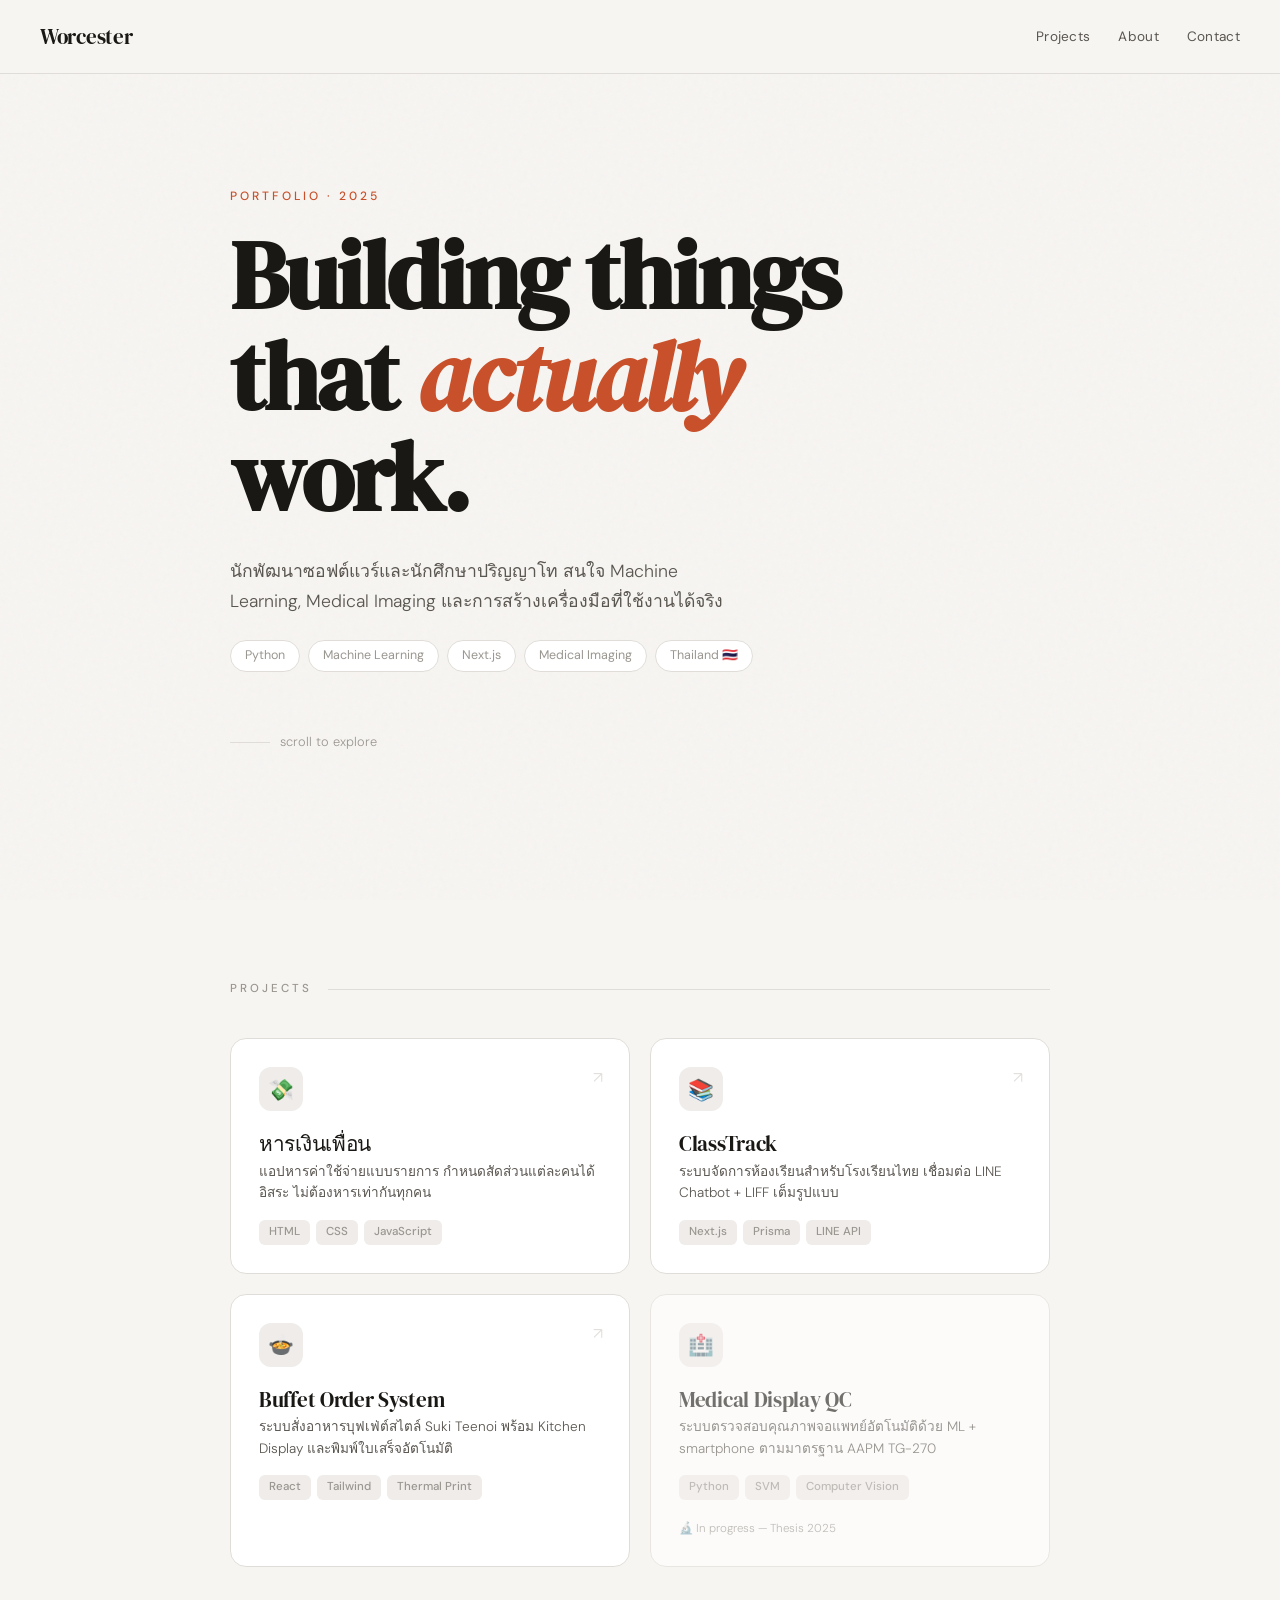
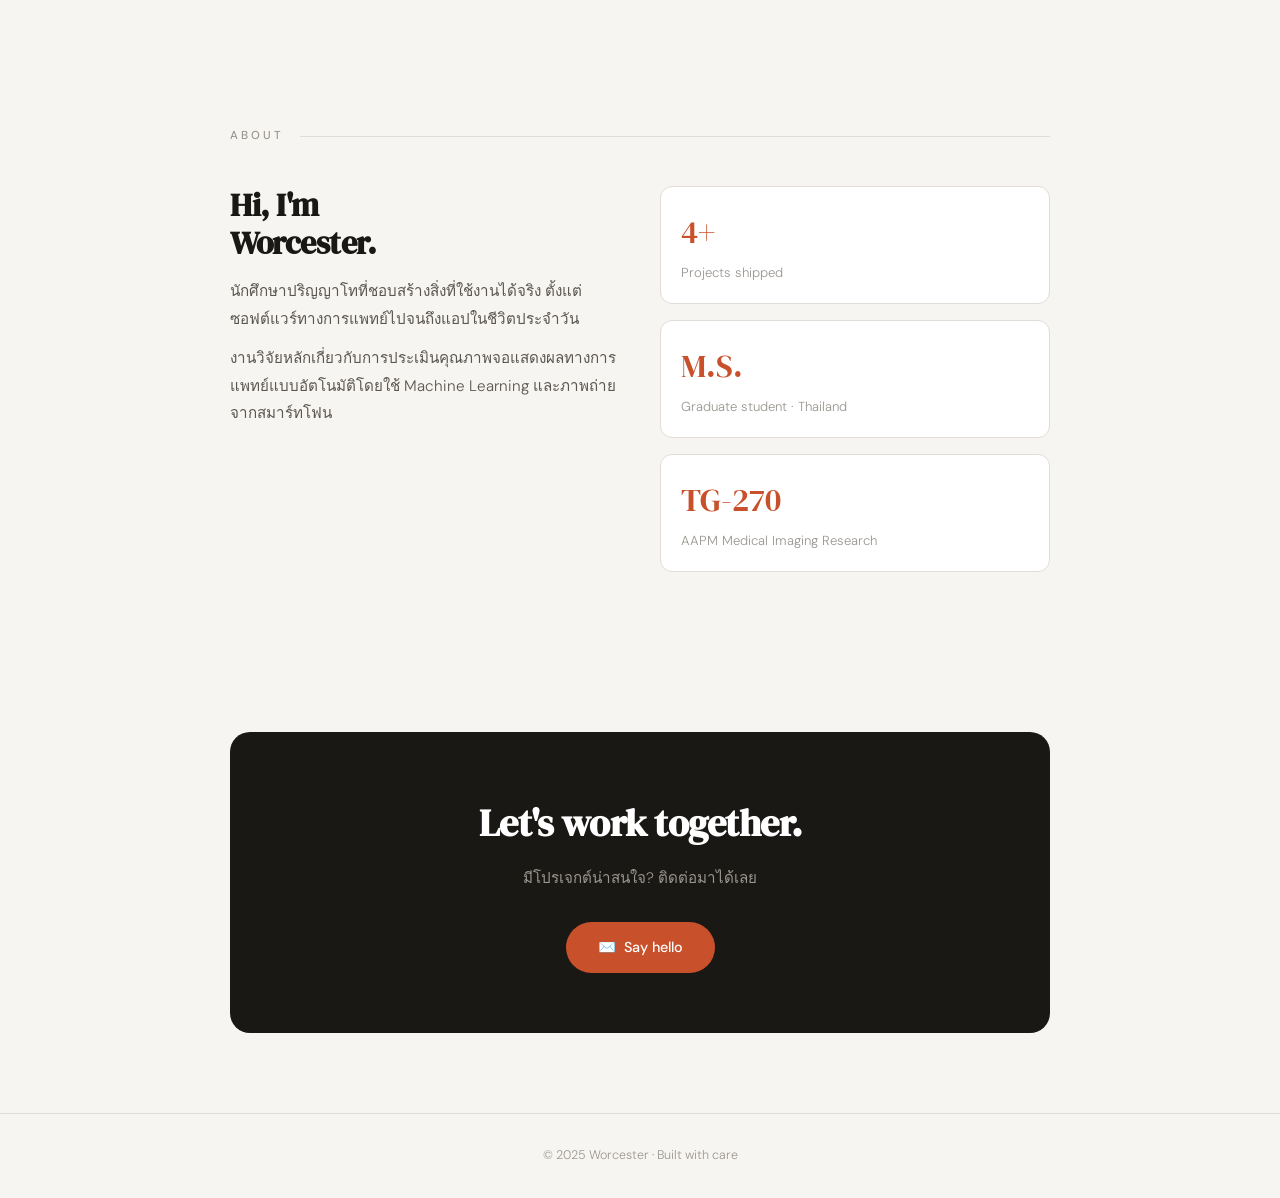
==== index.html @ f4eab22d "🚀 Initial portfolio setup with split, classtrack, restaurant" ====
<!DOCTYPE html>
<html lang="en">
<head>
<meta charset="UTF-8">
<meta name="viewport" content="width=device-width, initial-scale=1.0">
<title>Worcester — Portfolio</title>
<link href="https://fonts.googleapis.com/css2?family=DM+Serif+Display:ital@0;1&family=DM+Sans:wght@300;400;500&display=swap" rel="stylesheet">
<style>
  :root {
    --bg: #f7f5f2;
    --bg2: #efecea;
    --ink: #1a1814;
    --ink2: #5a5650;
    --ink3: #9a9690;
    --accent: #c8502a;
    --accent-light: #fdf1ed;
    --border: #e0ddd8;
    --card-bg: #ffffff;
  }

  *, *::before, *::after { box-sizing: border-box; margin: 0; padding: 0; }

  html { scroll-behavior: smooth; }

  body {
    background: var(--bg);
    color: var(--ink);
    font-family: 'DM Sans', sans-serif;
    font-weight: 300;
    line-height: 1.6;
    min-height: 100vh;
  }

  /* ── Noise texture overlay ── */
  body::before {
    content: '';
    position: fixed; inset: 0;
    background-image: url("data:image/svg+xml,%3Csvg viewBox='0 0 200 200' xmlns='http://www.w3.org/2000/svg'%3E%3Cfilter id='n'%3E%3CfeTurbulence type='fractalNoise' baseFrequency='0.9' numOctaves='4' stitchTiles='stitch'/%3E%3C/filter%3E%3Crect width='100%25' height='100%25' filter='url(%23n)' opacity='0.03'/%3E%3C/svg%3E");
    pointer-events: none; z-index: 0;
  }

  /* ── Nav ── */
  nav {
    position: fixed; top: 0; left: 0; right: 0;
    padding: 20px 40px;
    display: flex; align-items: center; justify-content: space-between;
    background: rgba(247,245,242,0.85);
    backdrop-filter: blur(12px);
    border-bottom: 1px solid var(--border);
    z-index: 100;
    animation: fadeDown 0.6s ease both;
  }
  .nav-logo {
    font-family: 'DM Serif Display', serif;
    font-size: 1.3rem;
    color: var(--ink);
    text-decoration: none;
    letter-spacing: -0.3px;
  }
  .nav-links { display: flex; gap: 28px; }
  .nav-links a {
    font-size: 0.85rem; font-weight: 400;
    color: var(--ink2); text-decoration: none;
    letter-spacing: 0.3px;
    transition: color 0.2s;
  }
  .nav-links a:hover { color: var(--accent); }

  /* ── Hero ── */
  .hero {
    min-height: 100vh;
    display: flex; flex-direction: column;
    justify-content: center;
    padding: 120px 40px 80px;
    max-width: 900px;
    margin: 0 auto;
    position: relative;
  }
  .hero-eyebrow {
    font-size: 0.75rem; font-weight: 500;
    letter-spacing: 3px; text-transform: uppercase;
    color: var(--accent); margin-bottom: 20px;
    animation: fadeUp 0.7s 0.1s ease both;
  }
  .hero h1 {
    font-family: 'DM Serif Display', serif;
    font-size: clamp(3rem, 8vw, 6rem);
    line-height: 1.05;
    letter-spacing: -2px;
    color: var(--ink);
    animation: fadeUp 0.7s 0.2s ease both;
  }
  .hero h1 em {
    font-style: italic;
    color: var(--accent);
  }
  .hero-desc {
    margin-top: 28px;
    font-size: 1.1rem;
    color: var(--ink2);
    max-width: 500px;
    line-height: 1.7;
    animation: fadeUp 0.7s 0.35s ease both;
  }
  .hero-tags {
    display: flex; flex-wrap: wrap; gap: 8px;
    margin-top: 24px;
    animation: fadeUp 0.7s 0.45s ease both;
  }
  .tag {
    padding: 5px 14px;
    border: 1px solid var(--border);
    border-radius: 100px;
    font-size: 0.78rem; font-weight: 400;
    color: var(--ink3);
    background: var(--card-bg);
  }
  .hero-scroll {
    margin-top: 60px;
    display: flex; align-items: center; gap: 10px;
    color: var(--ink3); font-size: 0.8rem;
    animation: fadeUp 0.7s 0.55s ease both;
  }
  .scroll-line {
    width: 40px; height: 1px; background: var(--border);
    animation: grow 1.2s 1s ease both;
    transform-origin: left;
  }

  /* ── Section ── */
  section {
    max-width: 900px; margin: 0 auto;
    padding: 80px 40px;
  }
  .section-label {
    font-size: 0.72rem; font-weight: 500;
    letter-spacing: 3px; text-transform: uppercase;
    color: var(--ink3); margin-bottom: 40px;
    display: flex; align-items: center; gap: 16px;
  }
  .section-label::after {
    content: ''; flex: 1; height: 1px; background: var(--border);
  }

  /* ── Project cards ── */
  .projects-grid {
    display: grid;
    grid-template-columns: repeat(auto-fill, minmax(280px, 1fr));
    gap: 20px;
  }
  .project-card {
    background: var(--card-bg);
    border: 1px solid var(--border);
    border-radius: 16px;
    padding: 28px;
    text-decoration: none;
    color: inherit;
    display: flex; flex-direction: column; gap: 16px;
    transition: transform 0.25s ease, box-shadow 0.25s ease, border-color 0.25s ease;
    position: relative; overflow: hidden;
  }
  .project-card::before {
    content: '';
    position: absolute; inset: 0;
    background: var(--accent-light);
    opacity: 0; transition: opacity 0.25s ease;
    pointer-events: none;
  }
  .project-card:hover {
    transform: translateY(-4px);
    box-shadow: 0 12px 40px rgba(0,0,0,0.08);
    border-color: var(--accent);
  }
  .project-card:hover::before { opacity: 1; }

  .project-icon {
    width: 44px; height: 44px;
    border-radius: 12px;
    background: var(--bg2);
    display: flex; align-items: center; justify-content: center;
    font-size: 1.3rem;
    flex-shrink: 0;
    transition: background 0.2s;
  }
  .project-card:hover .project-icon { background: var(--accent-light); }

  .project-name {
    font-family: 'DM Serif Display', serif;
    font-size: 1.3rem; letter-spacing: -0.3px;
    color: var(--ink);
  }
  .project-desc {
    font-size: 0.85rem; color: var(--ink2);
    line-height: 1.6; flex: 1;
  }
  .project-stack {
    display: flex; flex-wrap: wrap; gap: 6px;
  }
  .stack-tag {
    padding: 3px 10px;
    border-radius: 6px;
    font-size: 0.72rem; font-weight: 500;
    background: var(--bg2);
    color: var(--ink3);
  }
  .project-arrow {
    position: absolute; top: 26px; right: 26px;
    font-size: 1rem; color: var(--border);
    transition: color 0.2s, transform 0.2s;
  }
  .project-card:hover .project-arrow { color: var(--accent); transform: translate(2px,-2px); }

  /* ── About ── */
  .about-grid {
    display: grid;
    grid-template-columns: 1fr 1fr;
    gap: 40px; align-items: start;
  }
  .about-text h2 {
    font-family: 'DM Serif Display', serif;
    font-size: 2rem; letter-spacing: -0.5px;
    line-height: 1.2; margin-bottom: 16px;
  }
  .about-text p { color: var(--ink2); font-size: 0.95rem; line-height: 1.8; margin-bottom: 12px; }
  .about-stats { display: flex; flex-direction: column; gap: 16px; }
  .stat-item {
    padding: 20px;
    background: var(--card-bg);
    border: 1px solid var(--border);
    border-radius: 12px;
  }
  .stat-num {
    font-family: 'DM Serif Display', serif;
    font-size: 2rem; color: var(--accent);
  }
  .stat-label { font-size: 0.82rem; color: var(--ink3); margin-top: 4px; }

  /* ── Contact ── */
  .contact-box {
    background: var(--ink);
    border-radius: 20px;
    padding: 60px 48px;
    text-align: center;
  }
  .contact-box h2 {
    font-family: 'DM Serif Display', serif;
    font-size: 2.4rem; color: #fff;
    letter-spacing: -0.5px; margin-bottom: 12px;
  }
  .contact-box p { color: #9a9690; font-size: 0.95rem; margin-bottom: 32px; }
  .contact-btn {
    display: inline-flex; align-items: center; gap: 8px;
    background: var(--accent);
    color: #fff; text-decoration: none;
    padding: 14px 32px; border-radius: 100px;
    font-size: 0.9rem; font-weight: 500;
    transition: background 0.2s, transform 0.2s;
  }
  .contact-btn:hover { background: #b84020; transform: translateY(-2px); }

  /* ── Footer ── */
  footer {
    text-align: center; padding: 32px 40px;
    font-size: 0.78rem; color: var(--ink3);
    border-top: 1px solid var(--border);
  }

  /* ── Animations ── */
  @keyframes fadeUp {
    from { opacity: 0; transform: translateY(20px); }
    to   { opacity: 1; transform: translateY(0); }
  }
  @keyframes fadeDown {
    from { opacity: 0; transform: translateY(-10px); }
    to   { opacity: 1; transform: translateY(0); }
  }
  @keyframes grow {
    from { transform: scaleX(0); }
    to   { transform: scaleX(1); }
  }

  /* scroll reveal */
  .reveal {
    opacity: 0; transform: translateY(24px);
    transition: opacity 0.6s ease, transform 0.6s ease;
  }
  .reveal.visible { opacity: 1; transform: none; }

  /* ── Responsive ── */
  @media (max-width: 640px) {
    nav { padding: 16px 20px; }
    .nav-links { display: none; }
    .hero { padding: 100px 20px 60px; }
    section { padding: 60px 20px; }
    .about-grid { grid-template-columns: 1fr; }
    .contact-box { padding: 40px 24px; }
  }
</style>
</head>
<body>

<!-- Nav -->
<nav>
  <a href="#" class="nav-logo">Worcester</a>
  <div class="nav-links">
    <a href="#projects">Projects</a>
    <a href="#about">About</a>
    <a href="#contact">Contact</a>
  </div>
</nav>

<!-- Hero -->
<div class="hero">
  <div class="hero-eyebrow">Portfolio · 2025</div>
  <h1>Building things<br>that <em>actually</em><br>work.</h1>
  <p class="hero-desc">
    นักพัฒนาซอฟต์แวร์และนักศึกษาปริญญาโท สนใจ Machine Learning, 
    Medical Imaging และการสร้างเครื่องมือที่ใช้งานได้จริง
  </p>
  <div class="hero-tags">
    <span class="tag">Python</span>
    <span class="tag">Machine Learning</span>
    <span class="tag">Next.js</span>
    <span class="tag">Medical Imaging</span>
    <span class="tag">Thailand 🇹🇭</span>
  </div>
  <div class="hero-scroll">
    <div class="scroll-line"></div>
    scroll to explore
  </div>
</div>

<!-- Projects -->
<section id="projects">
  <div class="section-label">Projects</div>
  <div class="projects-grid">

    <a href="./split/" class="project-card reveal">
      <span class="project-arrow">↗</span>
      <div class="project-icon">💸</div>
      <div>
        <div class="project-name">หารเงินเพื่อน</div>
        <p class="project-desc">แอปหารค่าใช้จ่ายแบบรายการ กำหนดสัดส่วนแต่ละคนได้อิสระ ไม่ต้องหารเท่ากันทุกคน</p>
      </div>
      <div class="project-stack">
        <span class="stack-tag">HTML</span>
        <span class="stack-tag">CSS</span>
        <span class="stack-tag">JavaScript</span>
      </div>
    </a>

    <a href="./classtrack/" class="project-card reveal" style="transition-delay:0.1s">
      <span class="project-arrow">↗</span>
      <div class="project-icon">📚</div>
      <div>
        <div class="project-name">ClassTrack</div>
        <p class="project-desc">ระบบจัดการห้องเรียนสำหรับโรงเรียนไทย เชื่อมต่อ LINE Chatbot + LIFF เต็มรูปแบบ</p>
      </div>
      <div class="project-stack">
        <span class="stack-tag">Next.js</span>
        <span class="stack-tag">Prisma</span>
        <span class="stack-tag">LINE API</span>
      </div>
    </a>

    <a href="./restaurant/" class="project-card reveal" style="transition-delay:0.2s">
      <span class="project-arrow">↗</span>
      <div class="project-icon">🍲</div>
      <div>
        <div class="project-name">Buffet Order System</div>
        <p class="project-desc">ระบบสั่งอาหารบุฟเฟ่ต์สไตล์ Suki Teenoi พร้อม Kitchen Display และพิมพ์ใบเสร็จอัตโนมัติ</p>
      </div>
      <div class="project-stack">
        <span class="stack-tag">React</span>
        <span class="stack-tag">Tailwind</span>
        <span class="stack-tag">Thermal Print</span>
      </div>
    </a>

    <a href="#" class="project-card reveal" style="transition-delay:0.3s; opacity:0.6; cursor:default; pointer-events:none;">
      <div class="project-icon">🏥</div>
      <div>
        <div class="project-name">Medical Display QC</div>
        <p class="project-desc">ระบบตรวจสอบคุณภาพจอแพทย์อัตโนมัติด้วย ML + smartphone ตามมาตรฐาน AAPM TG-270</p>
      </div>
      <div class="project-stack">
        <span class="stack-tag">Python</span>
        <span class="stack-tag">SVM</span>
        <span class="stack-tag">Computer Vision</span>
      </div>
      <div style="font-size:0.72rem;color:var(--ink3);margin-top:4px;">🔬 In progress — Thesis 2025</div>
    </a>

  </div>
</section>

<!-- About -->
<section id="about">
  <div class="section-label">About</div>
  <div class="about-grid reveal">
    <div class="about-text">
      <h2>Hi, I'm<br>Worcester.</h2>
      <p>นักศึกษาปริญญาโทที่ชอบสร้างสิ่งที่ใช้งานได้จริง ตั้งแต่ซอฟต์แวร์ทางการแพทย์ไปจนถึงแอปในชีวิตประจำวัน</p>
      <p>งานวิจัยหลักเกี่ยวกับการประเมินคุณภาพจอแสดงผลทางการแพทย์แบบอัตโนมัติโดยใช้ Machine Learning และภาพถ่ายจากสมาร์ทโฟน</p>
    </div>
    <div class="about-stats">
      <div class="stat-item">
        <div class="stat-num">4+</div>
        <div class="stat-label">Projects shipped</div>
      </div>
      <div class="stat-item">
        <div class="stat-num">M.S.</div>
        <div class="stat-label">Graduate student · Thailand</div>
      </div>
      <div class="stat-item">
        <div class="stat-num">TG-270</div>
        <div class="stat-label">AAPM Medical Imaging Research</div>
      </div>
    </div>
  </div>
</section>

<!-- Contact -->
<section id="contact">
  <div class="contact-box reveal">
    <h2>Let's work together.</h2>
    <p>มีโปรเจกต์น่าสนใจ? ติดต่อมาได้เลย</p>
    <a href="mailto:hello@worcester.dev" class="contact-btn">
      ✉️ &nbsp;Say hello
    </a>
  </div>
</section>

<footer>
  © 2025 Worcester · Built with care
</footer>

<script>
  // Scroll reveal
  const reveals = document.querySelectorAll('.reveal');
  const io = new IntersectionObserver(entries => {
    entries.forEach(e => {
      if (e.isIntersecting) { e.target.classList.add('visible'); io.unobserve(e.target); }
    });
  }, { threshold: 0.12 });
  reveals.forEach(el => io.observe(el));
</script>
</body>
</html>
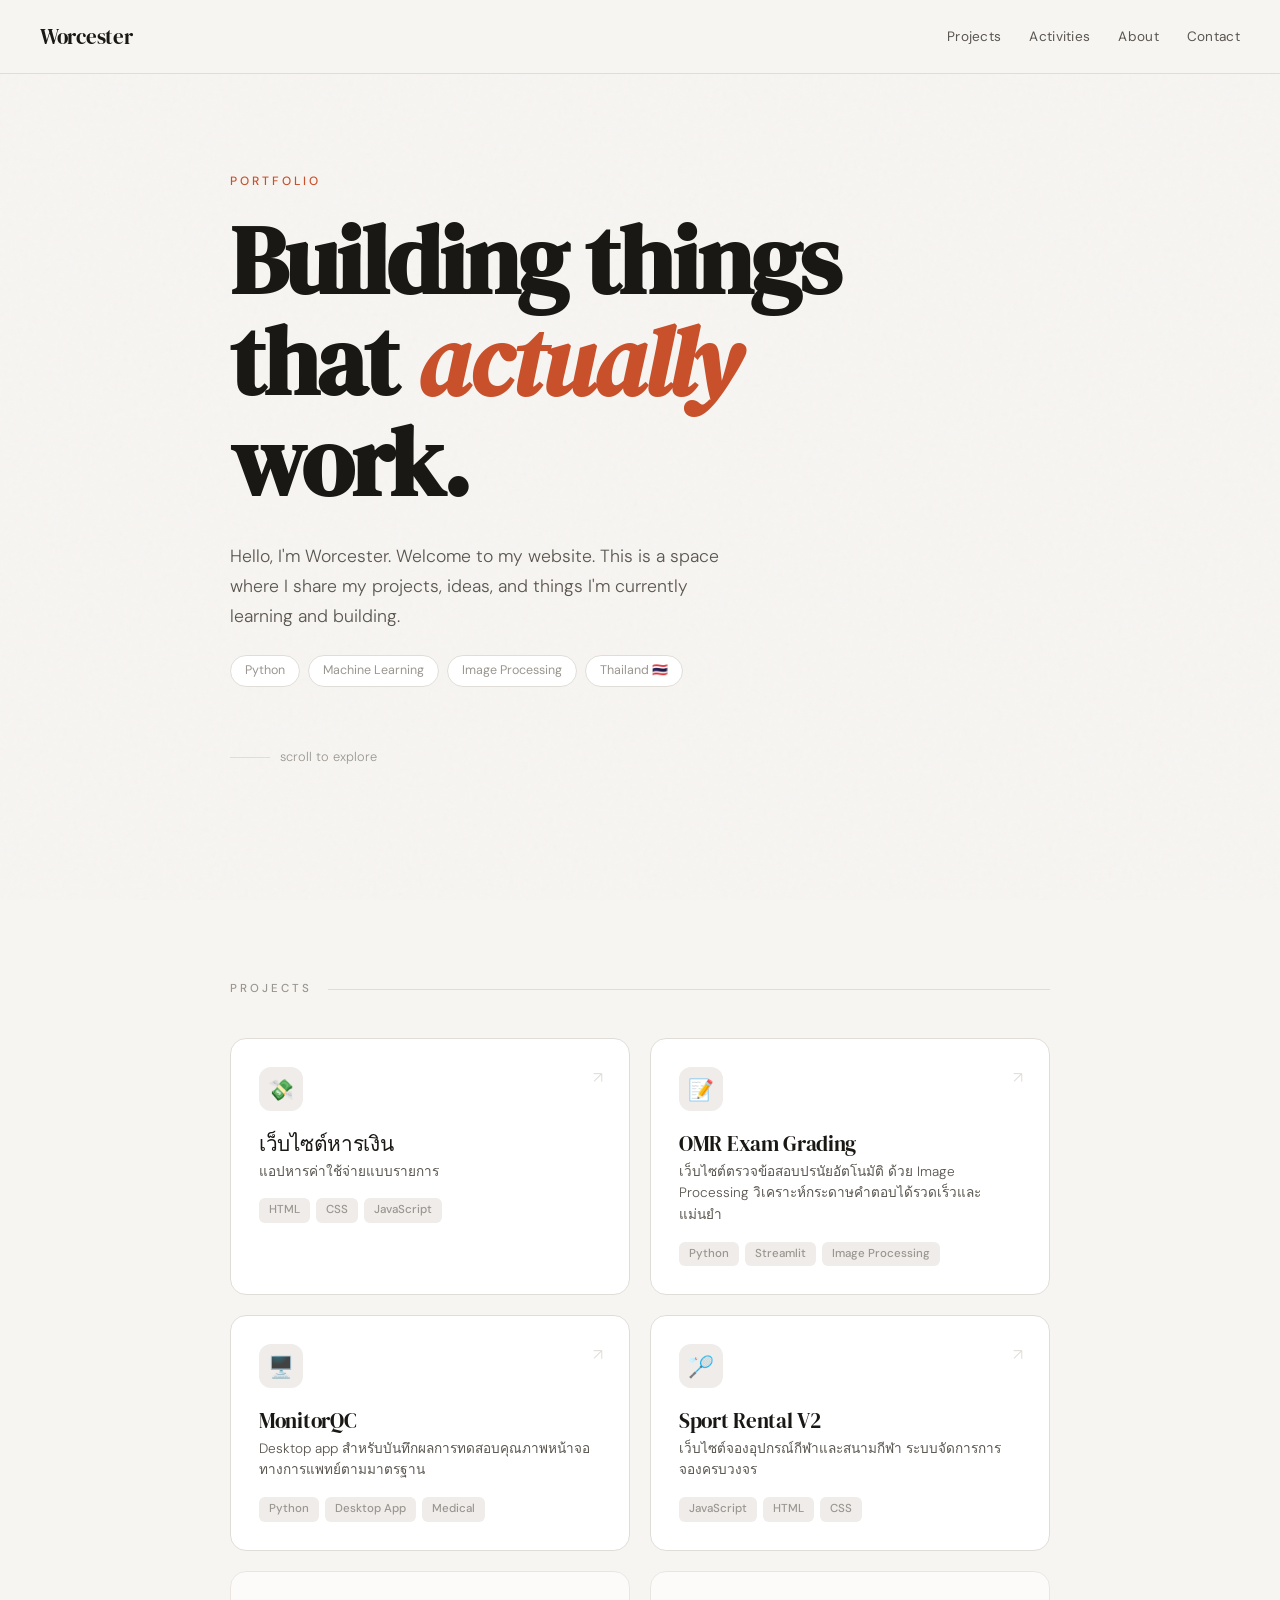
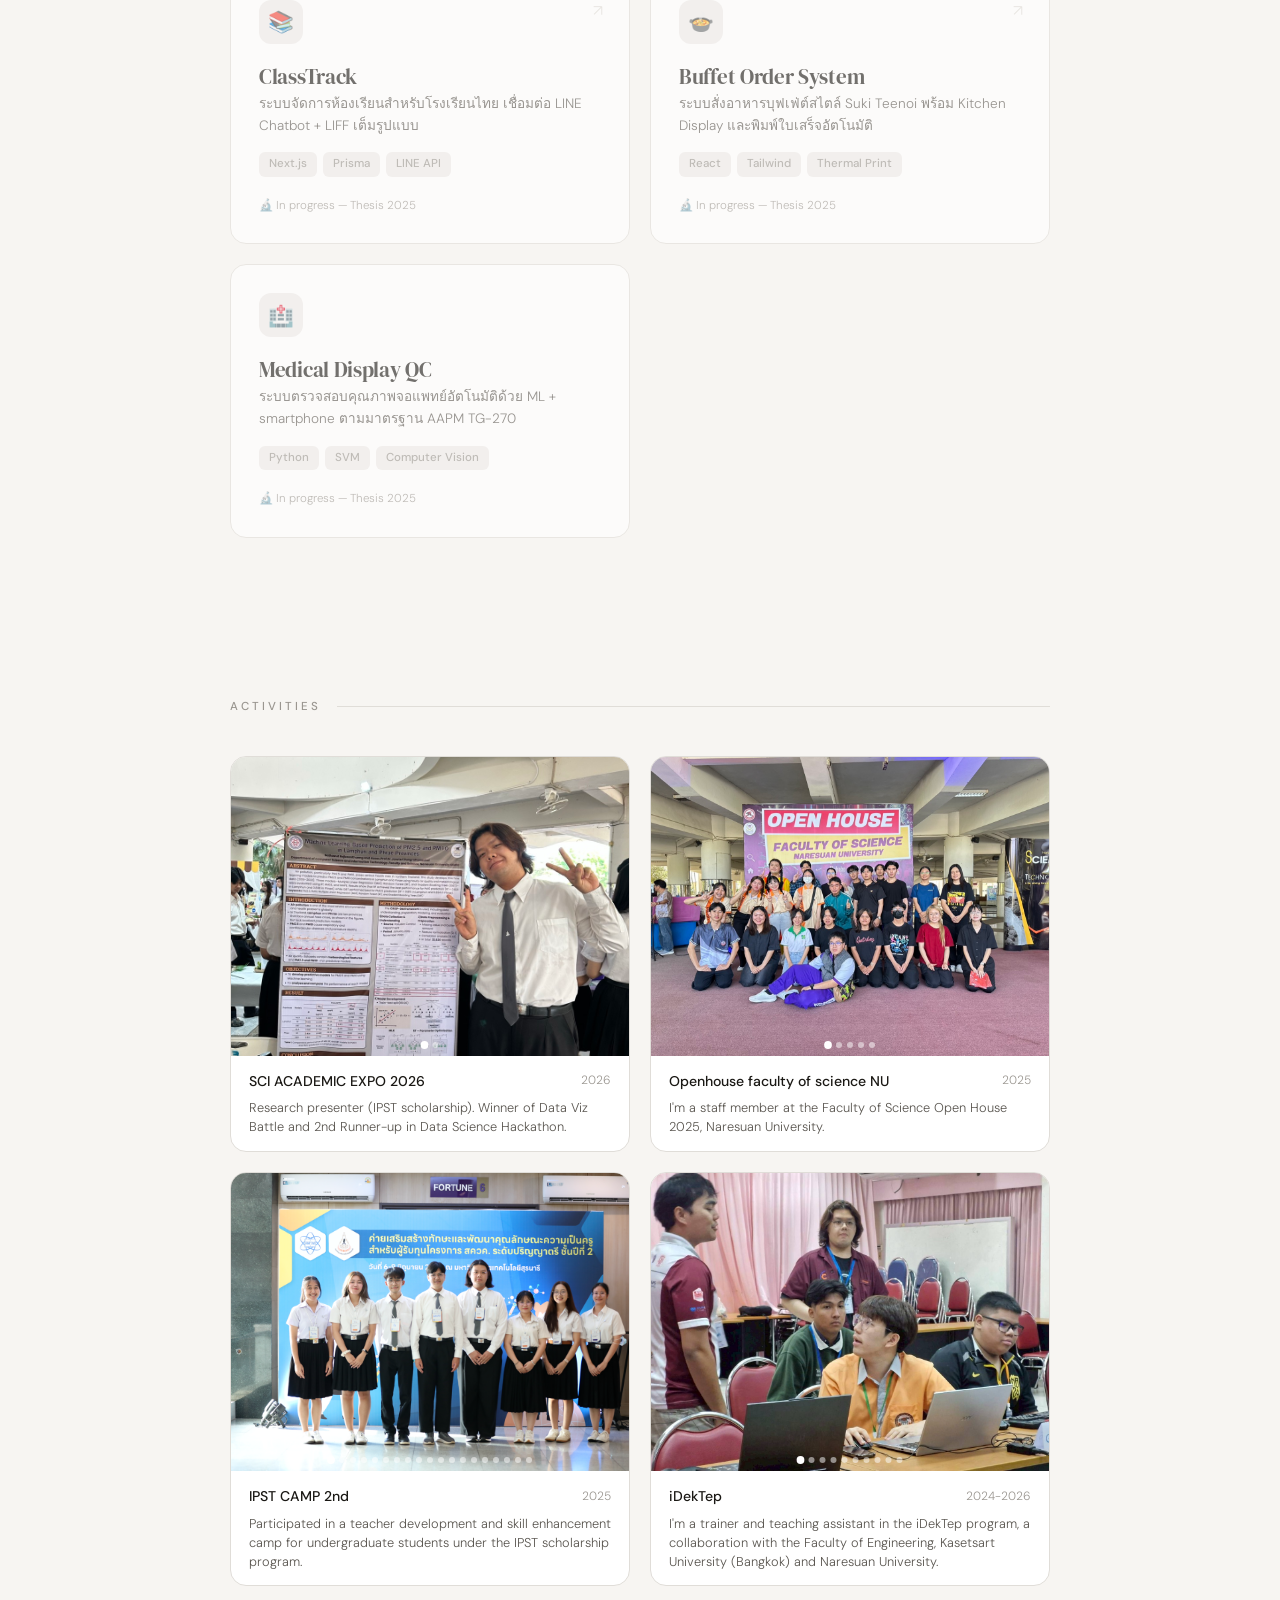
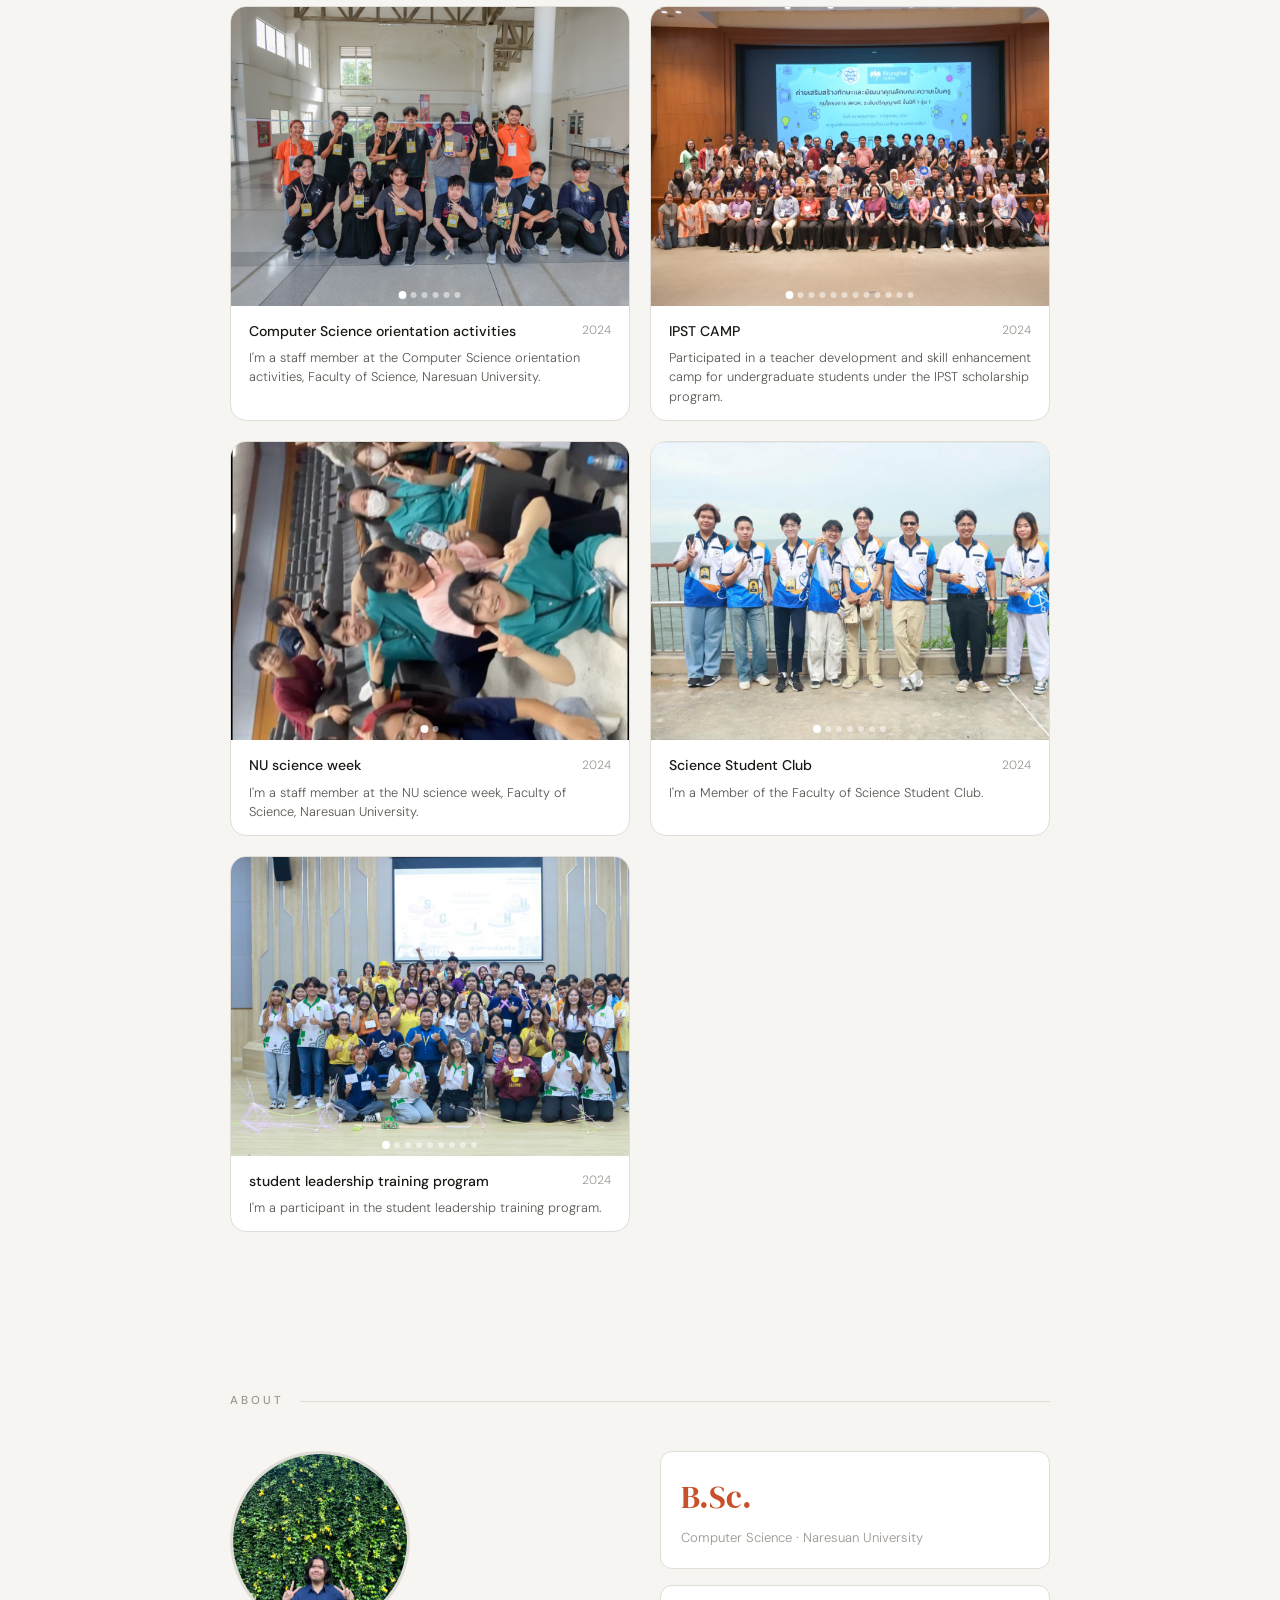
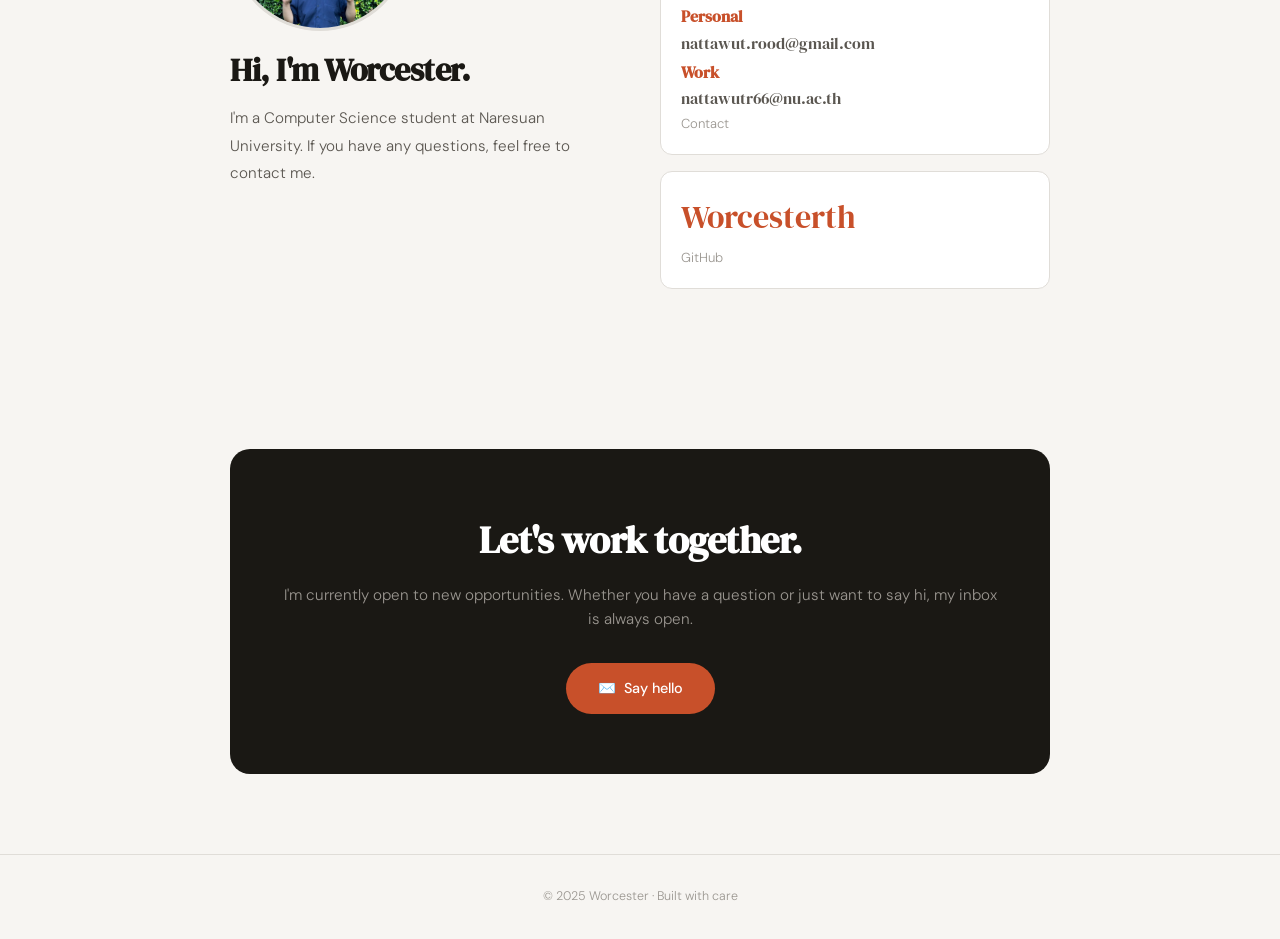
==== commit 454b6a4c: "Initial portfolio with projects, activities, and about section Co-Authored-By: Claude Sonnet 4.6 <no" ====
--- a/index.html
+++ b/index.html
@@ -1,301 +1,11 @@
 <!DOCTYPE html>
 <html lang="en">
 <head>
-<meta charset="UTF-8">
-<meta name="viewport" content="width=device-width, initial-scale=1.0">
-<title>Worcester — Portfolio</title>
-<link href="https://fonts.googleapis.com/css2?family=DM+Serif+Display:ital@0;1&family=DM+Sans:wght@300;400;500&display=swap" rel="stylesheet">
-<style>
-  :root {
-    --bg: #f7f5f2;
-    --bg2: #efecea;
-    --ink: #1a1814;
-    --ink2: #5a5650;
-    --ink3: #9a9690;
-    --accent: #c8502a;
-    --accent-light: #fdf1ed;
-    --border: #e0ddd8;
-    --card-bg: #ffffff;
-  }
-
-  *, *::before, *::after { box-sizing: border-box; margin: 0; padding: 0; }
-
-  html { scroll-behavior: smooth; }
-
-  body {
-    background: var(--bg);
-    color: var(--ink);
-    font-family: 'DM Sans', sans-serif;
-    font-weight: 300;
-    line-height: 1.6;
-    min-height: 100vh;
-  }
-
-  /* ── Noise texture overlay ── */
-  body::before {
-    content: '';
-    position: fixed; inset: 0;
-    background-image: url("data:image/svg+xml,%3Csvg viewBox='0 0 200 200' xmlns='http://www.w3.org/2000/svg'%3E%3Cfilter id='n'%3E%3CfeTurbulence type='fractalNoise' baseFrequency='0.9' numOctaves='4' stitchTiles='stitch'/%3E%3C/filter%3E%3Crect width='100%25' height='100%25' filter='url(%23n)' opacity='0.03'/%3E%3C/svg%3E");
-    pointer-events: none; z-index: 0;
-  }
-
-  /* ── Nav ── */
-  nav {
-    position: fixed; top: 0; left: 0; right: 0;
-    padding: 20px 40px;
-    display: flex; align-items: center; justify-content: space-between;
-    background: rgba(247,245,242,0.85);
-    backdrop-filter: blur(12px);
-    border-bottom: 1px solid var(--border);
-    z-index: 100;
-    animation: fadeDown 0.6s ease both;
-  }
-  .nav-logo {
-    font-family: 'DM Serif Display', serif;
-    font-size: 1.3rem;
-    color: var(--ink);
-    text-decoration: none;
-    letter-spacing: -0.3px;
-  }
-  .nav-links { display: flex; gap: 28px; }
-  .nav-links a {
-    font-size: 0.85rem; font-weight: 400;
-    color: var(--ink2); text-decoration: none;
-    letter-spacing: 0.3px;
-    transition: color 0.2s;
-  }
-  .nav-links a:hover { color: var(--accent); }
-
-  /* ── Hero ── */
-  .hero {
-    min-height: 100vh;
-    display: flex; flex-direction: column;
-    justify-content: center;
-    padding: 120px 40px 80px;
-    max-width: 900px;
-    margin: 0 auto;
-    position: relative;
-  }
-  .hero-eyebrow {
-    font-size: 0.75rem; font-weight: 500;
-    letter-spacing: 3px; text-transform: uppercase;
-    color: var(--accent); margin-bottom: 20px;
-    animation: fadeUp 0.7s 0.1s ease both;
-  }
-  .hero h1 {
-    font-family: 'DM Serif Display', serif;
-    font-size: clamp(3rem, 8vw, 6rem);
-    line-height: 1.05;
-    letter-spacing: -2px;
-    color: var(--ink);
-    animation: fadeUp 0.7s 0.2s ease both;
-  }
-  .hero h1 em {
-    font-style: italic;
-    color: var(--accent);
-  }
-  .hero-desc {
-    margin-top: 28px;
-    font-size: 1.1rem;
-    color: var(--ink2);
-    max-width: 500px;
-    line-height: 1.7;
-    animation: fadeUp 0.7s 0.35s ease both;
-  }
-  .hero-tags {
-    display: flex; flex-wrap: wrap; gap: 8px;
-    margin-top: 24px;
-    animation: fadeUp 0.7s 0.45s ease both;
-  }
-  .tag {
-    padding: 5px 14px;
-    border: 1px solid var(--border);
-    border-radius: 100px;
-    font-size: 0.78rem; font-weight: 400;
-    color: var(--ink3);
-    background: var(--card-bg);
-  }
-  .hero-scroll {
-    margin-top: 60px;
-    display: flex; align-items: center; gap: 10px;
-    color: var(--ink3); font-size: 0.8rem;
-    animation: fadeUp 0.7s 0.55s ease both;
-  }
-  .scroll-line {
-    width: 40px; height: 1px; background: var(--border);
-    animation: grow 1.2s 1s ease both;
-    transform-origin: left;
-  }
-
-  /* ── Section ── */
-  section {
-    max-width: 900px; margin: 0 auto;
-    padding: 80px 40px;
-  }
-  .section-label {
-    font-size: 0.72rem; font-weight: 500;
-    letter-spacing: 3px; text-transform: uppercase;
-    color: var(--ink3); margin-bottom: 40px;
-    display: flex; align-items: center; gap: 16px;
-  }
-  .section-label::after {
-    content: ''; flex: 1; height: 1px; background: var(--border);
-  }
-
-  /* ── Project cards ── */
-  .projects-grid {
-    display: grid;
-    grid-template-columns: repeat(auto-fill, minmax(280px, 1fr));
-    gap: 20px;
-  }
-  .project-card {
-    background: var(--card-bg);
-    border: 1px solid var(--border);
-    border-radius: 16px;
-    padding: 28px;
-    text-decoration: none;
-    color: inherit;
-    display: flex; flex-direction: column; gap: 16px;
-    transition: transform 0.25s ease, box-shadow 0.25s ease, border-color 0.25s ease;
-    position: relative; overflow: hidden;
-  }
-  .project-card::before {
-    content: '';
-    position: absolute; inset: 0;
-    background: var(--accent-light);
-    opacity: 0; transition: opacity 0.25s ease;
-    pointer-events: none;
-  }
-  .project-card:hover {
-    transform: translateY(-4px);
-    box-shadow: 0 12px 40px rgba(0,0,0,0.08);
-    border-color: var(--accent);
-  }
-  .project-card:hover::before { opacity: 1; }
-
-  .project-icon {
-    width: 44px; height: 44px;
-    border-radius: 12px;
-    background: var(--bg2);
-    display: flex; align-items: center; justify-content: center;
-    font-size: 1.3rem;
-    flex-shrink: 0;
-    transition: background 0.2s;
-  }
-  .project-card:hover .project-icon { background: var(--accent-light); }
-
-  .project-name {
-    font-family: 'DM Serif Display', serif;
-    font-size: 1.3rem; letter-spacing: -0.3px;
-    color: var(--ink);
-  }
-  .project-desc {
-    font-size: 0.85rem; color: var(--ink2);
-    line-height: 1.6; flex: 1;
-  }
-  .project-stack {
-    display: flex; flex-wrap: wrap; gap: 6px;
-  }
-  .stack-tag {
-    padding: 3px 10px;
-    border-radius: 6px;
-    font-size: 0.72rem; font-weight: 500;
-    background: var(--bg2);
-    color: var(--ink3);
-  }
-  .project-arrow {
-    position: absolute; top: 26px; right: 26px;
-    font-size: 1rem; color: var(--border);
-    transition: color 0.2s, transform 0.2s;
-  }
-  .project-card:hover .project-arrow { color: var(--accent); transform: translate(2px,-2px); }
-
-  /* ── About ── */
-  .about-grid {
-    display: grid;
-    grid-template-columns: 1fr 1fr;
-    gap: 40px; align-items: start;
-  }
-  .about-text h2 {
-    font-family: 'DM Serif Display', serif;
-    font-size: 2rem; letter-spacing: -0.5px;
-    line-height: 1.2; margin-bottom: 16px;
-  }
-  .about-text p { color: var(--ink2); font-size: 0.95rem; line-height: 1.8; margin-bottom: 12px; }
-  .about-stats { display: flex; flex-direction: column; gap: 16px; }
-  .stat-item {
-    padding: 20px;
-    background: var(--card-bg);
-    border: 1px solid var(--border);
-    border-radius: 12px;
-  }
-  .stat-num {
-    font-family: 'DM Serif Display', serif;
-    font-size: 2rem; color: var(--accent);
-  }
-  .stat-label { font-size: 0.82rem; color: var(--ink3); margin-top: 4px; }
-
-  /* ── Contact ── */
-  .contact-box {
-    background: var(--ink);
-    border-radius: 20px;
-    padding: 60px 48px;
-    text-align: center;
-  }
-  .contact-box h2 {
-    font-family: 'DM Serif Display', serif;
-    font-size: 2.4rem; color: #fff;
-    letter-spacing: -0.5px; margin-bottom: 12px;
-  }
-  .contact-box p { color: #9a9690; font-size: 0.95rem; margin-bottom: 32px; }
-  .contact-btn {
-    display: inline-flex; align-items: center; gap: 8px;
-    background: var(--accent);
-    color: #fff; text-decoration: none;
-    padding: 14px 32px; border-radius: 100px;
-    font-size: 0.9rem; font-weight: 500;
-    transition: background 0.2s, transform 0.2s;
-  }
-  .contact-btn:hover { background: #b84020; transform: translateY(-2px); }
-
-  /* ── Footer ── */
-  footer {
-    text-align: center; padding: 32px 40px;
-    font-size: 0.78rem; color: var(--ink3);
-    border-top: 1px solid var(--border);
-  }
-
-  /* ── Animations ── */
-  @keyframes fadeUp {
-    from { opacity: 0; transform: translateY(20px); }
-    to   { opacity: 1; transform: translateY(0); }
-  }
-  @keyframes fadeDown {
-    from { opacity: 0; transform: translateY(-10px); }
-    to   { opacity: 1; transform: translateY(0); }
-  }
-  @keyframes grow {
-    from { transform: scaleX(0); }
-    to   { transform: scaleX(1); }
-  }
-
-  /* scroll reveal */
-  .reveal {
-    opacity: 0; transform: translateY(24px);
-    transition: opacity 0.6s ease, transform 0.6s ease;
-  }
-  .reveal.visible { opacity: 1; transform: none; }
-
-  /* ── Responsive ── */
-  @media (max-width: 640px) {
-    nav { padding: 16px 20px; }
-    .nav-links { display: none; }
-    .hero { padding: 100px 20px 60px; }
-    section { padding: 60px 20px; }
-    .about-grid { grid-template-columns: 1fr; }
-    .contact-box { padding: 40px 24px; }
-  }
-</style>
+  <meta charset="UTF-8">
+  <meta name="viewport" content="width=device-width, initial-scale=1.0">
+  <title>Worcester — Portfolio</title>
+  <link href="https://fonts.googleapis.com/css2?family=DM+Serif+Display:ital@0;1&family=DM+Sans:wght@300;400;500&display=swap" rel="stylesheet">
+  <link rel="stylesheet" href="css/style.css">
 </head>
 <body>
 
@@ -304,6 +14,7 @@
   <a href="#" class="nav-logo">Worcester</a>
   <div class="nav-links">
     <a href="#projects">Projects</a>
+    <a href="#activities">Activities</a>
     <a href="#about">About</a>
     <a href="#contact">Contact</a>
   </div>
@@ -311,17 +22,16 @@
 
 <!-- Hero -->
 <div class="hero">
-  <div class="hero-eyebrow">Portfolio · 2025</div>
+  <div class="hero-eyebrow">Portfolio</div>
   <h1>Building things<br>that <em>actually</em><br>work.</h1>
   <p class="hero-desc">
-    นักพัฒนาซอฟต์แวร์และนักศึกษาปริญญาโท สนใจ Machine Learning, 
-    Medical Imaging และการสร้างเครื่องมือที่ใช้งานได้จริง
+    Hello, I'm Worcester. Welcome to my website.
+    This is a space where I share my projects, ideas, and things I'm currently learning and building.
   </p>
   <div class="hero-tags">
     <span class="tag">Python</span>
     <span class="tag">Machine Learning</span>
-    <span class="tag">Next.js</span>
-    <span class="tag">Medical Imaging</span>
+    <span class="tag">Image Processing</span>
     <span class="tag">Thailand 🇹🇭</span>
   </div>
   <div class="hero-scroll">
@@ -339,8 +49,8 @@
       <span class="project-arrow">↗</span>
       <div class="project-icon">💸</div>
       <div>
-        <div class="project-name">หารเงินเพื่อน</div>
-        <p class="project-desc">แอปหารค่าใช้จ่ายแบบรายการ กำหนดสัดส่วนแต่ละคนได้อิสระ ไม่ต้องหารเท่ากันทุกคน</p>
+        <div class="project-name">เว็บไซต์หารเงิน</div>
+        <p class="project-desc">แอปหารค่าใช้จ่ายแบบรายการ</p>
       </div>
       <div class="project-stack">
         <span class="stack-tag">HTML</span>
@@ -349,7 +59,49 @@
       </div>
     </a>
 
-    <a href="./classtrack/" class="project-card reveal" style="transition-delay:0.1s">
+    <a href="https://github.com/worcesterth/OMR_ExamGrading" target="_blank" class="project-card reveal" style="transition-delay:0.1s;">
+      <span class="project-arrow">↗</span>
+      <div class="project-icon">📝</div>
+      <div>
+        <div class="project-name">OMR Exam Grading</div>
+        <p class="project-desc">เว็บไซต์ตรวจข้อสอบปรนัยอัตโนมัติ ด้วย Image Processing วิเคราะห์กระดาษคำตอบได้รวดเร็วและแม่นยำ</p>
+      </div>
+      <div class="project-stack">
+        <span class="stack-tag">Python</span>
+        <span class="stack-tag">Streamlit</span>
+        <span class="stack-tag">Image Processing</span>
+      </div>
+    </a>
+
+    <a href="https://github.com/worcesterth/MonitorQC" target="_blank" class="project-card reveal" style="transition-delay:0.2s;">
+      <span class="project-arrow">↗</span>
+      <div class="project-icon">🖥️</div>
+      <div>
+        <div class="project-name">MonitorQC</div>
+        <p class="project-desc">Desktop app สำหรับบันทึกผลการทดสอบคุณภาพหน้าจอทางการแพทย์ตามมาตรฐาน</p>
+      </div>
+      <div class="project-stack">
+        <span class="stack-tag">Python</span>
+        <span class="stack-tag">Desktop App</span>
+        <span class="stack-tag">Medical</span>
+      </div>
+    </a>
+
+    <a href="https://github.com/worcesterth/Web_SportRentalV2" target="_blank" class="project-card reveal" style="transition-delay:0.3s;">
+      <span class="project-arrow">↗</span>
+      <div class="project-icon">🏸</div>
+      <div>
+        <div class="project-name">Sport Rental V2</div>
+        <p class="project-desc">เว็บไซต์จองอุปกรณ์กีฬาและสนามกีฬา ระบบจัดการการจองครบวงจร</p>
+      </div>
+      <div class="project-stack">
+        <span class="stack-tag">JavaScript</span>
+        <span class="stack-tag">HTML</span>
+        <span class="stack-tag">CSS</span>
+      </div>
+    </a>
+
+    <a href="#" class="project-card reveal" style="transition-delay:0.4s; opacity:0.6; cursor:default; pointer-events:none;">
       <span class="project-arrow">↗</span>
       <div class="project-icon">📚</div>
       <div>
@@ -361,9 +113,10 @@
         <span class="stack-tag">Prisma</span>
         <span class="stack-tag">LINE API</span>
       </div>
-    </a>
-
-    <a href="./restaurant/" class="project-card reveal" style="transition-delay:0.2s">
+      <div style="font-size:0.72rem;color:var(--ink3);margin-top:4px;">🔬 In progress — Thesis 2025</div>
+    </a>
+
+    <a href="#" class="project-card reveal" style="transition-delay:0.5s; opacity:0.6; cursor:default; pointer-events:none;">
       <span class="project-arrow">↗</span>
       <div class="project-icon">🍲</div>
       <div>
@@ -375,9 +128,10 @@
         <span class="stack-tag">Tailwind</span>
         <span class="stack-tag">Thermal Print</span>
       </div>
-    </a>
-
-    <a href="#" class="project-card reveal" style="transition-delay:0.3s; opacity:0.6; cursor:default; pointer-events:none;">
+      <div style="font-size:0.72rem;color:var(--ink3);margin-top:4px;">🔬 In progress — Thesis 2025</div>
+    </a>
+
+    <a href="#" class="project-card reveal" style="transition-delay:0.6s; opacity:0.6; cursor:default; pointer-events:none;">
       <div class="project-icon">🏥</div>
       <div>
         <div class="project-name">Medical Display QC</div>
@@ -390,6 +144,248 @@
       </div>
       <div style="font-size:0.72rem;color:var(--ink3);margin-top:4px;">🔬 In progress — Thesis 2025</div>
     </a>
+
+  </div>
+</section>
+
+<!-- Activities -->
+<section id="activities">
+  <div class="section-label">Activities</div>
+  <div class="activities-grid">
+
+    <!-- idektep -->
+    <div class="activity-card reveal">
+      <div class="activity-carousel">
+        <div class="carousel-track">
+          <img src="images/activities/idektep/1.JPG" alt="">
+          <img src="images/activities/idektep/2.JPG" alt="">
+          <img src="images/activities/idektep/3.JPG" alt="">
+          <img src="images/activities/idektep/4.JPG" alt="">
+          <img src="images/activities/idektep/5.JPG" alt="">
+          <img src="images/activities/idektep/6.JPG" alt="">
+          <img src="images/activities/idektep/7.JPG" alt="">
+          <img src="images/activities/idektep/8.JPG" alt="">
+          <img src="images/activities/idektep/9.JPG" alt="">
+          <img src="images/activities/idektep/10.JPG" alt="">
+        </div>
+        <button class="carousel-btn prev" aria-label="ก่อนหน้า">&#8249;</button>
+        <button class="carousel-btn next" aria-label="ถัดไป">&#8250;</button>
+        <div class="carousel-dots"></div>
+      </div>
+      <div class="activity-caption">
+        <div class="activity-title-row">
+          <div class="activity-title">iDekTep</div>
+          <div class="activity-date">2024-2026</div>
+        </div>
+        <p class="activity-desc">I'm a trainer and teaching assistant in the iDekTep program, a collaboration with the Faculty of Engineering, Kasetsart University (Bangkok) and Naresuan University.</p>
+      </div>
+    </div>
+
+    <!-- sci openhouse -->
+    <div class="activity-card reveal">
+      <div class="activity-carousel">
+        <div class="carousel-track">
+          <img src="images/activities/sci%20openhouse/1.JPG" alt="">
+          <img src="images/activities/sci%20openhouse/2.JPG" alt="">
+          <img src="images/activities/sci%20openhouse/3.JPG" alt="">
+          <img src="images/activities/sci%20openhouse/4.JPG" alt="">
+          <img src="images/activities/sci%20openhouse/5.jpg" alt="">
+        </div>
+        <button class="carousel-btn prev" aria-label="ก่อนหน้า">&#8249;</button>
+        <button class="carousel-btn next" aria-label="ถัดไป">&#8250;</button>
+        <div class="carousel-dots"></div>
+      </div>
+      <div class="activity-caption">
+        <div class="activity-title-row">
+          <div class="activity-title">Openhouse faculty of science NU</div>
+          <div class="activity-date">2025</div>
+        </div>
+        <p class="activity-desc">I'm a staff member at the Faculty of Science Open House 2025, Naresuan University.</p>
+      </div>
+    </div>
+
+    <!-- sciexpo -->
+    <div class="activity-card reveal">
+      <div class="activity-carousel">
+        <div class="carousel-track">
+          <img src="images/activities/sciexpo/1.jpg" alt="">
+          <img src="images/activities/sciexpo/2.jpg" alt="">
+        </div>
+        <button class="carousel-btn prev" aria-label="ก่อนหน้า">&#8249;</button>
+        <button class="carousel-btn next" aria-label="ถัดไป">&#8250;</button>
+        <div class="carousel-dots"></div>
+      </div>
+      <div class="activity-caption">
+        <div class="activity-title-row">
+          <div class="activity-title">SCI ACADEMIC EXPO 2026</div>
+          <div class="activity-date">2026</div>
+        </div>
+        <p class="activity-desc">Research presenter (IPST scholarship). Winner of Data Viz Battle and 2nd Runner-up in Data Science Hackathon.</p>
+      </div>
+    </div>
+
+    <!-- รับน้อง -->
+    <div class="activity-card reveal">
+      <div class="activity-carousel">
+        <div class="carousel-track">
+          <img src="images/activities/รับน้อง/1.JPG" alt="">
+          <img src="images/activities/รับน้อง/2.JPG" alt="">
+          <img src="images/activities/รับน้อง/3.JPG" alt="">
+          <img src="images/activities/รับน้อง/4.JPG" alt="">
+          <img src="images/activities/รับน้อง/5.jpg" alt="">
+          <img src="images/activities/รับน้อง/6.JPG" alt="">
+        </div>
+        <button class="carousel-btn prev" aria-label="ก่อนหน้า">&#8249;</button>
+        <button class="carousel-btn next" aria-label="ถัดไป">&#8250;</button>
+        <div class="carousel-dots"></div>
+      </div>
+      <div class="activity-caption">
+        <div class="activity-title-row">
+          <div class="activity-title">Computer Science orientation activities</div>
+          <div class="activity-date">2024</div>
+        </div>
+        <p class="activity-desc">I'm a staff member at the Computer Science orientation activities, Faculty of Science, Naresuan University.</p>
+      </div>
+    </div>
+
+    <!-- สควค1 -->
+    <div class="activity-card reveal">
+      <div class="activity-carousel">
+        <div class="carousel-track">
+          <img src="images/activities/สควค1/1.jpg" alt="">
+          <img src="images/activities/สควค1/2.jpg" alt="">
+          <img src="images/activities/สควค1/3.jpg" alt="">
+          <img src="images/activities/สควค1/4.jpg" alt="">
+          <img src="images/activities/สควค1/5.jpg" alt="">
+          <img src="images/activities/สควค1/6.jpg" alt="">
+          <img src="images/activities/สควค1/7.jpg" alt="">
+          <img src="images/activities/สควค1/8.jpg" alt="">
+          <img src="images/activities/สควค1/9.jpg" alt="">
+          <img src="images/activities/สควค1/10.jpg" alt="">
+          <img src="images/activities/สควค1/11.jpg" alt="">
+          <img src="images/activities/สควค1/12.JPG" alt="">
+        </div>
+        <button class="carousel-btn prev" aria-label="ก่อนหน้า">&#8249;</button>
+        <button class="carousel-btn next" aria-label="ถัดไป">&#8250;</button>
+        <div class="carousel-dots"></div>
+      </div>
+      <div class="activity-caption">
+        <div class="activity-title-row">
+          <div class="activity-title">IPST CAMP</div>
+          <div class="activity-date">2024</div>
+        </div>
+        <p class="activity-desc">Participated in a teacher development and skill enhancement camp for undergraduate students under the IPST scholarship program.</p>
+      </div>
+    </div>
+
+    <!-- สควค2 -->
+    <div class="activity-card reveal">
+      <div class="activity-carousel">
+        <div class="carousel-track">
+          <img src="images/activities/สควค2/1.PNG" alt="">
+          <img src="images/activities/สควค2/2.PNG" alt="">
+          <img src="images/activities/สควค2/3.JPG" alt="">
+          <img src="images/activities/สควค2/4.JPG" alt="">
+          <img src="images/activities/สควค2/5.JPG" alt="">
+          <img src="images/activities/สควค2/6.JPG" alt="">
+          <img src="images/activities/สควค2/7.PNG" alt="">
+          <img src="images/activities/สควค2/8.PNG" alt="">
+          <img src="images/activities/สควค2/9.PNG" alt="">
+          <img src="images/activities/สควค2/10.PNG" alt="">
+          <img src="images/activities/สควค2/11.PNG" alt="">
+          <img src="images/activities/สควค2/12.PNG" alt="">
+          <img src="images/activities/สควค2/13.PNG" alt="">
+          <img src="images/activities/สควค2/14.PNG" alt="">
+          <img src="images/activities/สควค2/15.PNG" alt="">
+          <img src="images/activities/สควค2/16.JPG" alt="">
+          <img src="images/activities/สควค2/17.JPG" alt="">
+          <img src="images/activities/สควค2/18.JPG" alt="">
+          <img src="images/activities/สควค2/19.JPG" alt="">
+        </div>
+        <button class="carousel-btn prev" aria-label="ก่อนหน้า">&#8249;</button>
+        <button class="carousel-btn next" aria-label="ถัดไป">&#8250;</button>
+        <div class="carousel-dots"></div>
+      </div>
+      <div class="activity-caption">
+        <div class="activity-title-row">
+          <div class="activity-title">IPST CAMP 2nd</div>
+          <div class="activity-date">2025</div>
+        </div>
+        <p class="activity-desc">Participated in a teacher development and skill enhancement camp for undergraduate students under the IPST scholarship program.</p>
+      </div>
+    </div>
+
+    <!-- สัปดาวิท -->
+    <div class="activity-card reveal">
+      <div class="activity-carousel">
+        <div class="carousel-track">
+          <img src="images/activities/สัปดาวิท/1.png" alt="">
+          <img src="images/activities/สัปดาวิท/2.png" alt="">
+        </div>
+        <button class="carousel-btn prev" aria-label="ก่อนหน้า">&#8249;</button>
+        <button class="carousel-btn next" aria-label="ถัดไป">&#8250;</button>
+        <div class="carousel-dots"></div>
+      </div>
+      <div class="activity-caption">
+        <div class="activity-title-row">
+          <div class="activity-title">NU science week</div>
+          <div class="activity-date">2024</div>
+        </div>
+        <p class="activity-desc">I'm a staff member at the NU science week, Faculty of Science, Naresuan University.</p>
+      </div>
+    </div>
+
+    <!-- สโม -->
+    <div class="activity-card reveal">
+      <div class="activity-carousel">
+        <div class="carousel-track">
+          <img src="images/activities/สโม/1.JPG" alt="">
+          <img src="images/activities/สโม/2.jpg" alt="">
+          <img src="images/activities/สโม/3.JPG" alt="">
+          <img src="images/activities/สโม/4.JPG" alt="">
+          <img src="images/activities/สโม/5.JPG" alt="">
+          <img src="images/activities/สโม/6.JPG" alt="">
+          <img src="images/activities/สโม/7.JPG" alt="">
+        </div>
+        <button class="carousel-btn prev" aria-label="ก่อนหน้า">&#8249;</button>
+        <button class="carousel-btn next" aria-label="ถัดไป">&#8250;</button>
+        <div class="carousel-dots"></div>
+      </div>
+      <div class="activity-caption">
+        <div class="activity-title-row">
+          <div class="activity-title"> Science Student Club</div>
+          <div class="activity-date">2024</div>
+        </div>
+        <p class="activity-desc">I'm a Member of the Faculty of Science Student Club.</p>
+      </div>
+    </div>
+
+    <!-- อบรบผู้นำ -->
+    <div class="activity-card reveal">
+      <div class="activity-carousel">
+        <div class="carousel-track">
+          <img src="images/activities/อบรบผู้นำ/1.JPG" alt="">
+          <img src="images/activities/อบรบผู้นำ/2.JPG" alt="">
+          <img src="images/activities/อบรบผู้นำ/3.JPG" alt="">
+          <img src="images/activities/อบรบผู้นำ/4.JPG" alt="">
+          <img src="images/activities/อบรบผู้นำ/5.JPG" alt="">
+          <img src="images/activities/อบรบผู้นำ/6.JPG" alt="">
+          <img src="images/activities/อบรบผู้นำ/7.JPG" alt="">
+          <img src="images/activities/อบรบผู้นำ/9.JPG" alt="">
+          <img src="images/activities/อบรบผู้นำ/IMG_8610.JPG" alt="">
+        </div>
+        <button class="carousel-btn prev" aria-label="ก่อนหน้า">&#8249;</button>
+        <button class="carousel-btn next" aria-label="ถัดไป">&#8250;</button>
+        <div class="carousel-dots"></div>
+      </div>
+      <div class="activity-caption">
+        <div class="activity-title-row">
+          <div class="activity-title">student leadership training program</div>
+          <div class="activity-date">2024</div>
+        </div>
+        <p class="activity-desc">I'm a participant in the student leadership training program.</p>
+      </div>
+    </div>
 
   </div>
 </section>
@@ -399,22 +395,29 @@
   <div class="section-label">About</div>
   <div class="about-grid reveal">
     <div class="about-text">
-      <h2>Hi, I'm<br>Worcester.</h2>
-      <p>นักศึกษาปริญญาโทที่ชอบสร้างสิ่งที่ใช้งานได้จริง ตั้งแต่ซอฟต์แวร์ทางการแพทย์ไปจนถึงแอปในชีวิตประจำวัน</p>
-      <p>งานวิจัยหลักเกี่ยวกับการประเมินคุณภาพจอแสดงผลทางการแพทย์แบบอัตโนมัติโดยใช้ Machine Learning และภาพถ่ายจากสมาร์ทโฟน</p>
+      <div class="about-photo-wrap">
+        <img src="images/me.jpg" alt="Worcester" class="about-photo">
+      </div>
+      <h2>Hi, I'm Worcester.</h2>
+      <p>I'm a Computer Science student at Naresuan University. If you have any questions, feel free to contact me.</p>
     </div>
     <div class="about-stats">
       <div class="stat-item">
-        <div class="stat-num">4+</div>
-        <div class="stat-label">Projects shipped</div>
+        <div class="stat-num">B.Sc.</div>
+        <div class="stat-label">Computer Science · Naresuan University</div>
       </div>
       <div class="stat-item">
-        <div class="stat-num">M.S.</div>
-        <div class="stat-label">Graduate student · Thailand</div>
+        <div class="stat-num" style="font-size:1rem; line-height:1.3;">
+          <div style="font-weight:600; margin-bottom:6px;">Personal</div>
+          <div style="color:var(--ink2); font-weight:400; margin-bottom:8px;">nattawut.rood@gmail.com</div>
+          <div style="font-weight:600; margin-bottom:6px;">Work</div>
+          <div style="color:var(--ink2); font-weight:400;">nattawutr66@nu.ac.th</div>
+        </div>
+        <div class="stat-label">Contact</div>
       </div>
       <div class="stat-item">
-        <div class="stat-num">TG-270</div>
-        <div class="stat-label">AAPM Medical Imaging Research</div>
+        <div class="stat-num"><a href="https://github.com/worcesterth" style="color:var(--accent); text-decoration:none;">Worcesterth</a></div>
+        <div class="stat-label">GitHub</div>
       </div>
     </div>
   </div>
@@ -424,8 +427,8 @@
 <section id="contact">
   <div class="contact-box reveal">
     <h2>Let's work together.</h2>
-    <p>มีโปรเจกต์น่าสนใจ? ติดต่อมาได้เลย</p>
-    <a href="mailto:hello@worcester.dev" class="contact-btn">
+    <p>I'm currently open to new opportunities. Whether you have a question or just want to say hi, my inbox is always open.</p>
+    <a href="mailto:nattawut.rood@gmail.com" class="contact-btn">
       ✉️ &nbsp;Say hello
     </a>
   </div>
@@ -435,15 +438,6 @@
   © 2025 Worcester · Built with care
 </footer>
 
-<script>
-  // Scroll reveal
-  const reveals = document.querySelectorAll('.reveal');
-  const io = new IntersectionObserver(entries => {
-    entries.forEach(e => {
-      if (e.isIntersecting) { e.target.classList.add('visible'); io.unobserve(e.target); }
-    });
-  }, { threshold: 0.12 });
-  reveals.forEach(el => io.observe(el));
-</script>
+<script src="js/main.js"></script>
 </body>
 </html>
--- a/css/style.css
+++ b/css/style.css
@@ -0,0 +1,408 @@
+:root {
+  --bg: #f7f5f2;
+  --bg2: #efecea;
+  --ink: #1a1814;
+  --ink2: #5a5650;
+  --ink3: #9a9690;
+  --accent: #c8502a;
+  --accent-light: #fdf1ed;
+  --border: #e0ddd8;
+  --card-bg: #ffffff;
+}
+
+*, *::before, *::after { box-sizing: border-box; margin: 0; padding: 0; }
+
+html { scroll-behavior: smooth; }
+
+body {
+  background: var(--bg);
+  color: var(--ink);
+  font-family: 'DM Sans', sans-serif;
+  font-weight: 300;
+  line-height: 1.6;
+  min-height: 100vh;
+}
+
+/* ── Noise texture overlay ── */
+body::before {
+  content: '';
+  position: fixed; inset: 0;
+  background-image: url("data:image/svg+xml,%3Csvg viewBox='0 0 200 200' xmlns='http://www.w3.org/2000/svg'%3E%3Cfilter id='n'%3E%3CfeTurbulence type='fractalNoise' baseFrequency='0.9' numOctaves='4' stitchTiles='stitch'/%3E%3C/filter%3E%3Crect width='100%25' height='100%25' filter='url(%23n)' opacity='0.03'/%3E%3C/svg%3E");
+  pointer-events: none; z-index: 0;
+}
+
+/* ── Nav ── */
+nav {
+  position: fixed; top: 0; left: 0; right: 0;
+  padding: 20px 40px;
+  display: flex; align-items: center; justify-content: space-between;
+  background: rgba(247,245,242,0.85);
+  backdrop-filter: blur(12px);
+  border-bottom: 1px solid var(--border);
+  z-index: 100;
+  animation: fadeDown 0.6s ease both;
+}
+.nav-logo {
+  font-family: 'DM Serif Display', serif;
+  font-size: 1.3rem;
+  color: var(--ink);
+  text-decoration: none;
+  letter-spacing: -0.3px;
+}
+.nav-links { display: flex; gap: 28px; }
+.nav-links a {
+  font-size: 0.85rem; font-weight: 400;
+  color: var(--ink2); text-decoration: none;
+  letter-spacing: 0.3px;
+  transition: color 0.2s;
+}
+.nav-links a:hover { color: var(--accent); }
+
+/* ── Hero ── */
+.hero {
+  min-height: 100vh;
+  display: flex; flex-direction: column;
+  justify-content: center;
+  padding: 120px 40px 80px;
+  max-width: 900px;
+  margin: 0 auto;
+  position: relative;
+}
+.hero-eyebrow {
+  font-size: 0.75rem; font-weight: 500;
+  letter-spacing: 3px; text-transform: uppercase;
+  color: var(--accent); margin-bottom: 20px;
+  animation: fadeUp 0.7s 0.1s ease both;
+}
+.hero h1 {
+  font-family: 'DM Serif Display', serif;
+  font-size: clamp(3rem, 8vw, 6rem);
+  line-height: 1.05;
+  letter-spacing: -2px;
+  color: var(--ink);
+  animation: fadeUp 0.7s 0.2s ease both;
+}
+.hero h1 em {
+  font-style: italic;
+  color: var(--accent);
+}
+.hero-desc {
+  margin-top: 28px;
+  font-size: 1.1rem;
+  color: var(--ink2);
+  max-width: 500px;
+  line-height: 1.7;
+  animation: fadeUp 0.7s 0.35s ease both;
+}
+.hero-tags {
+  display: flex; flex-wrap: wrap; gap: 8px;
+  margin-top: 24px;
+  animation: fadeUp 0.7s 0.45s ease both;
+}
+.tag {
+  padding: 5px 14px;
+  border: 1px solid var(--border);
+  border-radius: 100px;
+  font-size: 0.78rem; font-weight: 400;
+  color: var(--ink3);
+  background: var(--card-bg);
+}
+.hero-scroll {
+  margin-top: 60px;
+  display: flex; align-items: center; gap: 10px;
+  color: var(--ink3); font-size: 0.8rem;
+  animation: fadeUp 0.7s 0.55s ease both;
+}
+.scroll-line {
+  width: 40px; height: 1px; background: var(--border);
+  animation: grow 1.2s 1s ease both;
+  transform-origin: left;
+}
+
+/* ── Section ── */
+section {
+  max-width: 900px; margin: 0 auto;
+  padding: 80px 40px;
+}
+.section-label {
+  font-size: 0.72rem; font-weight: 500;
+  letter-spacing: 3px; text-transform: uppercase;
+  color: var(--ink3); margin-bottom: 40px;
+  display: flex; align-items: center; gap: 16px;
+}
+.section-label::after {
+  content: ''; flex: 1; height: 1px; background: var(--border);
+}
+
+/* ── Project cards ── */
+.projects-grid {
+  display: grid;
+  grid-template-columns: repeat(auto-fill, minmax(280px, 1fr));
+  gap: 20px;
+}
+.project-card {
+  background: var(--card-bg);
+  border: 1px solid var(--border);
+  border-radius: 16px;
+  padding: 28px;
+  text-decoration: none;
+  color: inherit;
+  display: flex; flex-direction: column; gap: 16px;
+  transition: transform 0.25s ease, box-shadow 0.25s ease, border-color 0.25s ease;
+  position: relative; overflow: hidden;
+}
+.project-card::before {
+  content: '';
+  position: absolute; inset: 0;
+  background: var(--accent-light);
+  opacity: 0; transition: opacity 0.25s ease;
+  pointer-events: none;
+}
+.project-card:hover {
+  transform: translateY(-4px);
+  box-shadow: 0 12px 40px rgba(0,0,0,0.08);
+  border-color: var(--accent);
+}
+.project-card:hover::before { opacity: 1; }
+
+.project-icon {
+  width: 44px; height: 44px;
+  border-radius: 12px;
+  background: var(--bg2);
+  display: flex; align-items: center; justify-content: center;
+  font-size: 1.3rem;
+  flex-shrink: 0;
+  transition: background 0.2s;
+}
+.project-card:hover .project-icon { background: var(--accent-light); }
+
+.project-name {
+  font-family: 'DM Serif Display', serif;
+  font-size: 1.3rem; letter-spacing: -0.3px;
+  color: var(--ink);
+}
+.project-desc {
+  font-size: 0.85rem; color: var(--ink2);
+  line-height: 1.6; flex: 1;
+}
+.project-stack {
+  display: flex; flex-wrap: wrap; gap: 6px;
+}
+.stack-tag {
+  padding: 3px 10px;
+  border-radius: 6px;
+  font-size: 0.72rem; font-weight: 500;
+  background: var(--bg2);
+  color: var(--ink3);
+}
+.project-arrow {
+  position: absolute; top: 26px; right: 26px;
+  font-size: 1rem; color: var(--border);
+  transition: color 0.2s, transform 0.2s;
+}
+.project-card:hover .project-arrow { color: var(--accent); transform: translate(2px,-2px); }
+
+/* ── Activities ── */
+.activities-grid {
+  display: grid;
+  grid-template-columns: repeat(auto-fill, minmax(280px, 1fr));
+  gap: 20px;
+}
+.activity-card {
+  background: var(--card-bg);
+  border: 1px solid var(--border);
+  border-radius: 16px;
+  overflow: hidden;
+  transition: transform 0.25s ease, box-shadow 0.25s ease, border-color 0.25s ease;
+}
+.activity-card:hover {
+  transform: translateY(-4px);
+  box-shadow: 0 12px 40px rgba(0,0,0,0.08);
+  border-color: var(--accent);
+}
+
+/* Carousel */
+.activity-carousel {
+  position: relative;
+  aspect-ratio: 4 / 3;
+  overflow: hidden;
+  background: var(--bg2);
+}
+.carousel-track {
+  display: flex;
+  height: 100%;
+  transition: transform 0.35s ease;
+}
+.carousel-track img {
+  min-width: 100%; height: 100%;
+  object-fit: cover;
+  flex-shrink: 0;
+  display: block;
+}
+.carousel-track img[src=""],
+.carousel-track img:not([src]) {
+  background: var(--bg2);
+}
+
+/* placeholder เมื่อรูปโหลดไม่ได้ */
+.carousel-track img.broken {
+  min-width: 100%; height: 100%;
+  background: var(--bg2);
+  display: flex; align-items: center; justify-content: center;
+}
+
+/* ปุ่ม prev/next */
+.carousel-btn {
+  position: absolute; top: 50%; transform: translateY(-50%);
+  background: rgba(255,255,255,0.85);
+  border: none; border-radius: 50%;
+  width: 32px; height: 32px;
+  font-size: 1.2rem; line-height: 1;
+  cursor: pointer; color: var(--ink);
+  display: flex; align-items: center; justify-content: center;
+  transition: background 0.2s, opacity 0.2s;
+  opacity: 0;
+  z-index: 2;
+}
+.carousel-btn.prev { left: 10px; }
+.carousel-btn.next { right: 10px; }
+.activity-carousel:hover .carousel-btn { opacity: 1; }
+.carousel-btn:hover { background: #fff; }
+.carousel-btn:disabled { opacity: 0.2 !important; cursor: default; }
+
+/* dots */
+.carousel-dots {
+  position: absolute; bottom: 8px; left: 50%; transform: translateX(-50%);
+  display: flex; gap: 5px; z-index: 2;
+}
+.carousel-dots .dot {
+  width: 6px; height: 6px; border-radius: 50%;
+  background: rgba(255,255,255,0.5);
+  transition: background 0.2s, transform 0.2s;
+  cursor: pointer;
+}
+.carousel-dots .dot.active {
+  background: #fff;
+  transform: scale(1.3);
+}
+
+/* caption */
+.activity-caption {
+  padding: 14px 18px;
+  display: flex; flex-direction: column; gap: 6px;
+}
+.activity-title-row {
+  display: flex; justify-content: space-between; align-items: center;
+}
+.activity-title {
+  font-size: 0.88rem; font-weight: 500;
+  color: var(--ink);
+}
+.activity-date {
+  font-size: 0.75rem;
+  color: var(--ink3);
+}
+.activity-desc {
+  font-size: 0.8rem;
+  color: var(--ink2);
+  line-height: 1.5;
+}
+
+/* ── About ── */
+.about-photo-wrap {
+  width: 180px; height: 180px;
+  border-radius: 50%;
+  overflow: hidden;
+  border: 3px solid var(--border);
+  margin-bottom: 20px;
+  flex-shrink: 0;
+}
+.about-photo {
+  width: 100%; height: 100%;
+  object-fit: cover;
+  display: block;
+}
+.about-grid {
+  display: grid;
+  grid-template-columns: 1fr 1fr;
+  gap: 40px; align-items: start;
+}
+.about-text h2 {
+  font-family: 'DM Serif Display', serif;
+  font-size: 2rem; letter-spacing: -0.5px;
+  line-height: 1.2; margin-bottom: 16px;
+}
+.about-text p { color: var(--ink2); font-size: 0.95rem; line-height: 1.8; margin-bottom: 12px; }
+.about-stats { display: flex; flex-direction: column; gap: 16px; }
+.stat-item {
+  padding: 20px;
+  background: var(--card-bg);
+  border: 1px solid var(--border);
+  border-radius: 12px;
+}
+.stat-num {
+  font-family: 'DM Serif Display', serif;
+  font-size: 2rem; color: var(--accent);
+}
+.stat-label { font-size: 0.82rem; color: var(--ink3); margin-top: 4px; }
+
+/* ── Contact ── */
+.contact-box {
+  background: var(--ink);
+  border-radius: 20px;
+  padding: 60px 48px;
+  text-align: center;
+}
+.contact-box h2 {
+  font-family: 'DM Serif Display', serif;
+  font-size: 2.4rem; color: #fff;
+  letter-spacing: -0.5px; margin-bottom: 12px;
+}
+.contact-box p { color: #9a9690; font-size: 0.95rem; margin-bottom: 32px; }
+.contact-btn {
+  display: inline-flex; align-items: center; gap: 8px;
+  background: var(--accent);
+  color: #fff; text-decoration: none;
+  padding: 14px 32px; border-radius: 100px;
+  font-size: 0.9rem; font-weight: 500;
+  transition: background 0.2s, transform 0.2s;
+}
+.contact-btn:hover { background: #b84020; transform: translateY(-2px); }
+
+/* ── Footer ── */
+footer {
+  text-align: center; padding: 32px 40px;
+  font-size: 0.78rem; color: var(--ink3);
+  border-top: 1px solid var(--border);
+}
+
+/* ── Animations ── */
+@keyframes fadeUp {
+  from { opacity: 0; transform: translateY(20px); }
+  to   { opacity: 1; transform: translateY(0); }
+}
+@keyframes fadeDown {
+  from { opacity: 0; transform: translateY(-10px); }
+  to   { opacity: 1; transform: translateY(0); }
+}
+@keyframes grow {
+  from { transform: scaleX(0); }
+  to   { transform: scaleX(1); }
+}
+
+/* scroll reveal */
+.reveal {
+  opacity: 0; transform: translateY(24px);
+  transition: opacity 0.6s ease, transform 0.6s ease;
+}
+.reveal.visible { opacity: 1; transform: none; }
+
+/* ── Responsive ── */
+@media (max-width: 640px) {
+  nav { padding: 16px 20px; }
+  .nav-links { display: none; }
+  .hero { padding: 100px 20px 60px; }
+  section { padding: 60px 20px; }
+  .about-grid { grid-template-columns: 1fr; }
+  .contact-box { padding: 40px 24px; }
+}
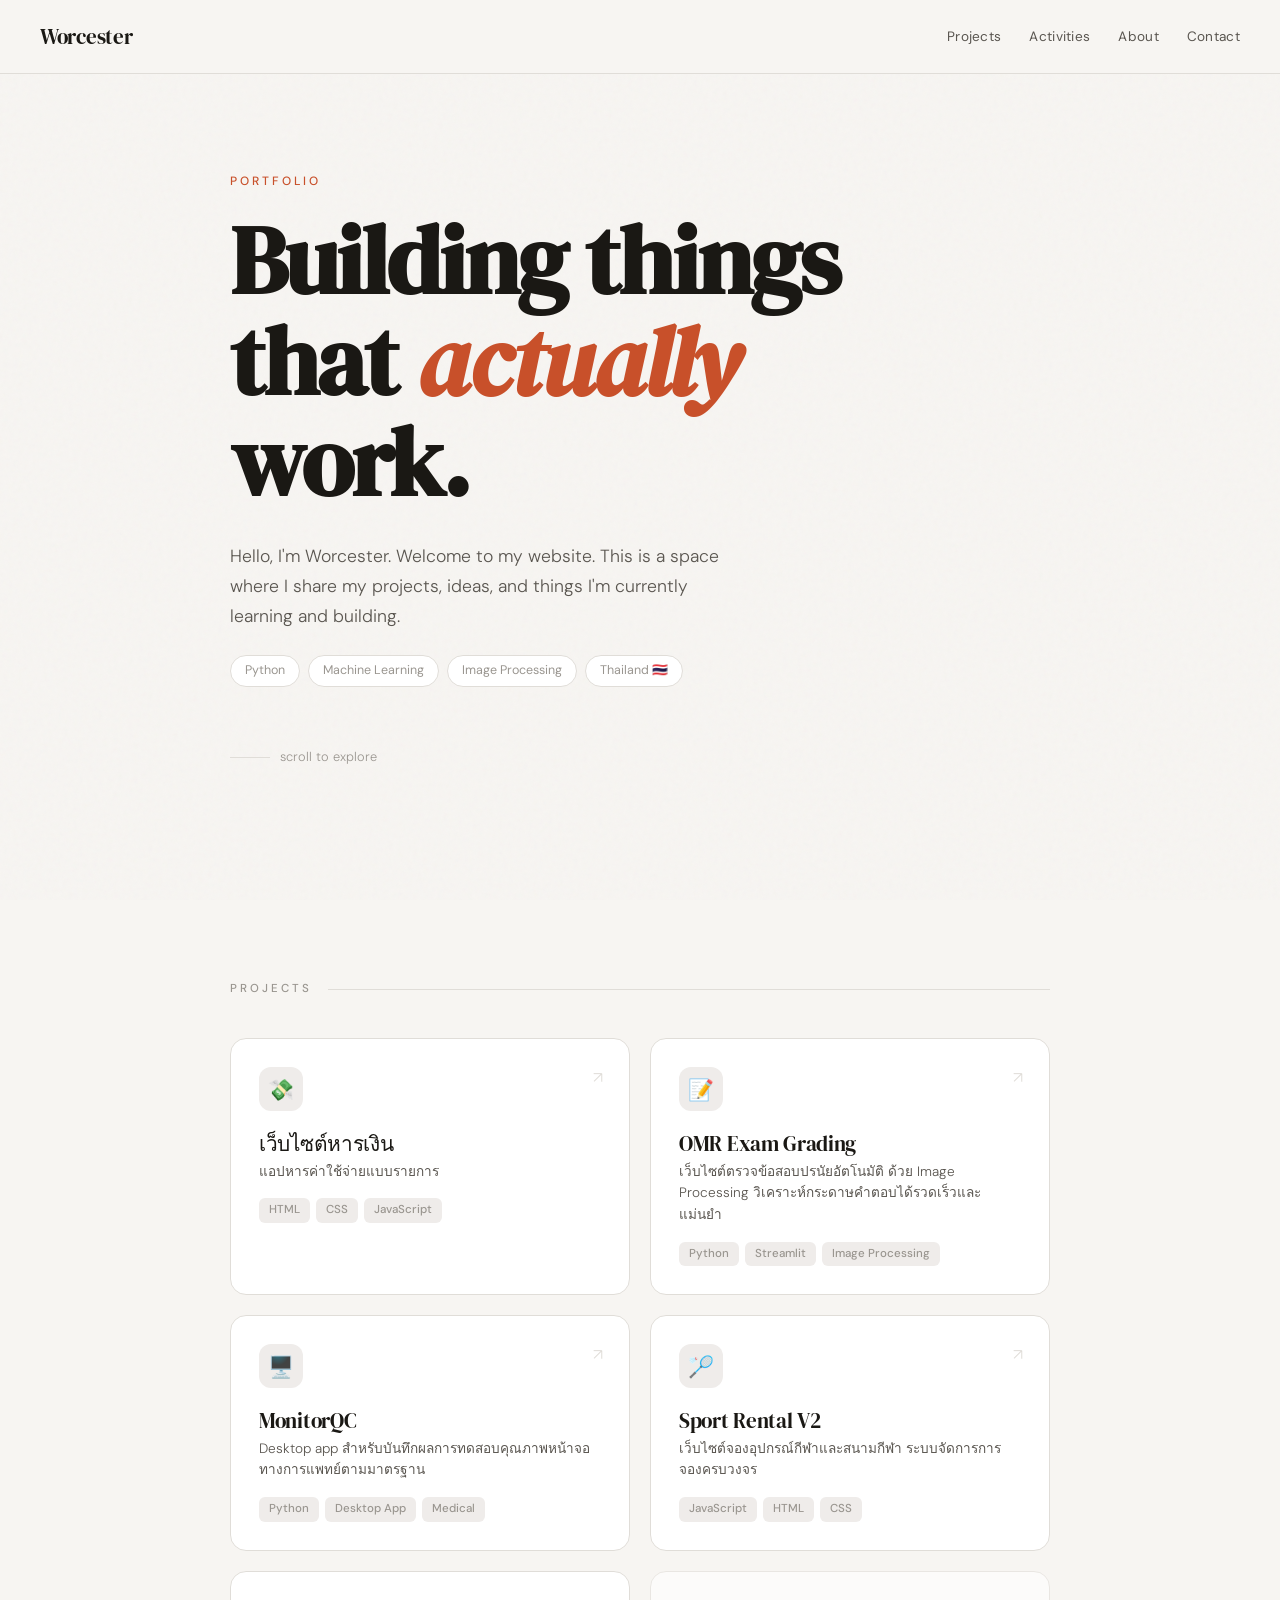
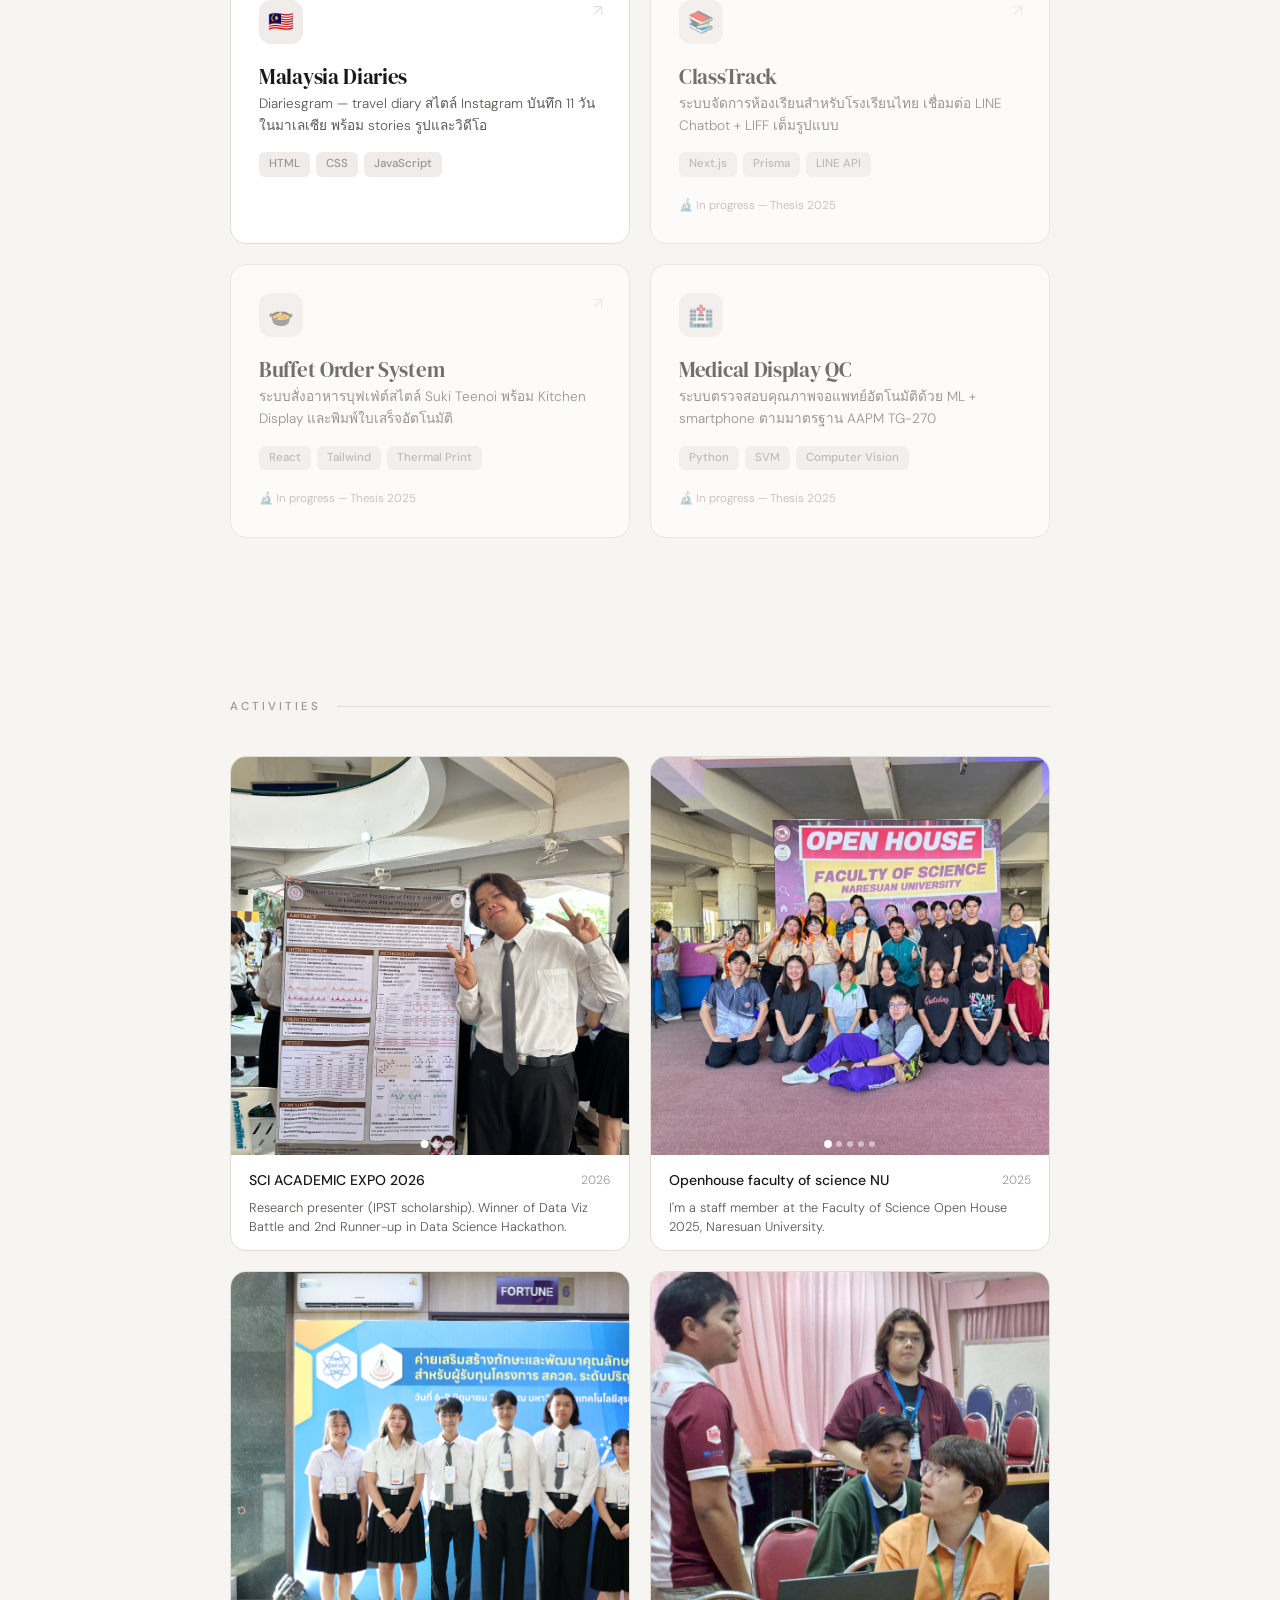
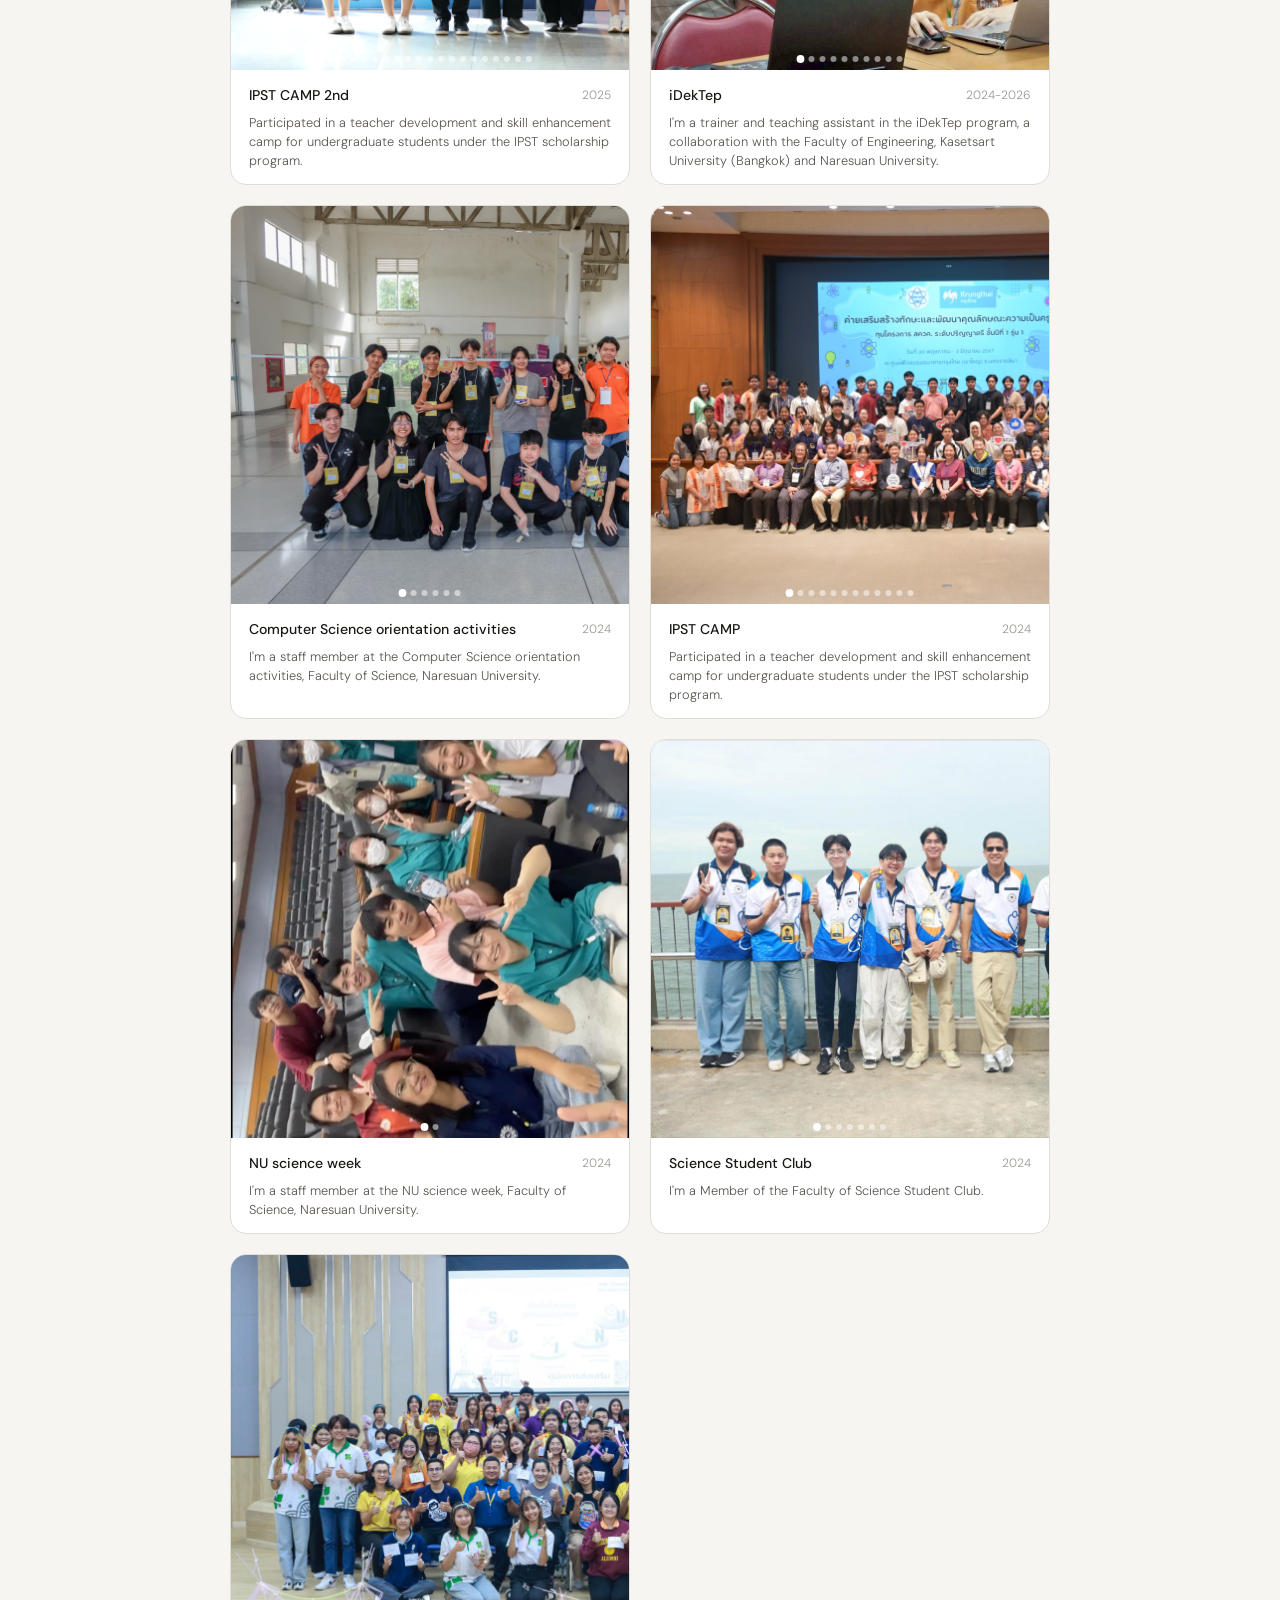
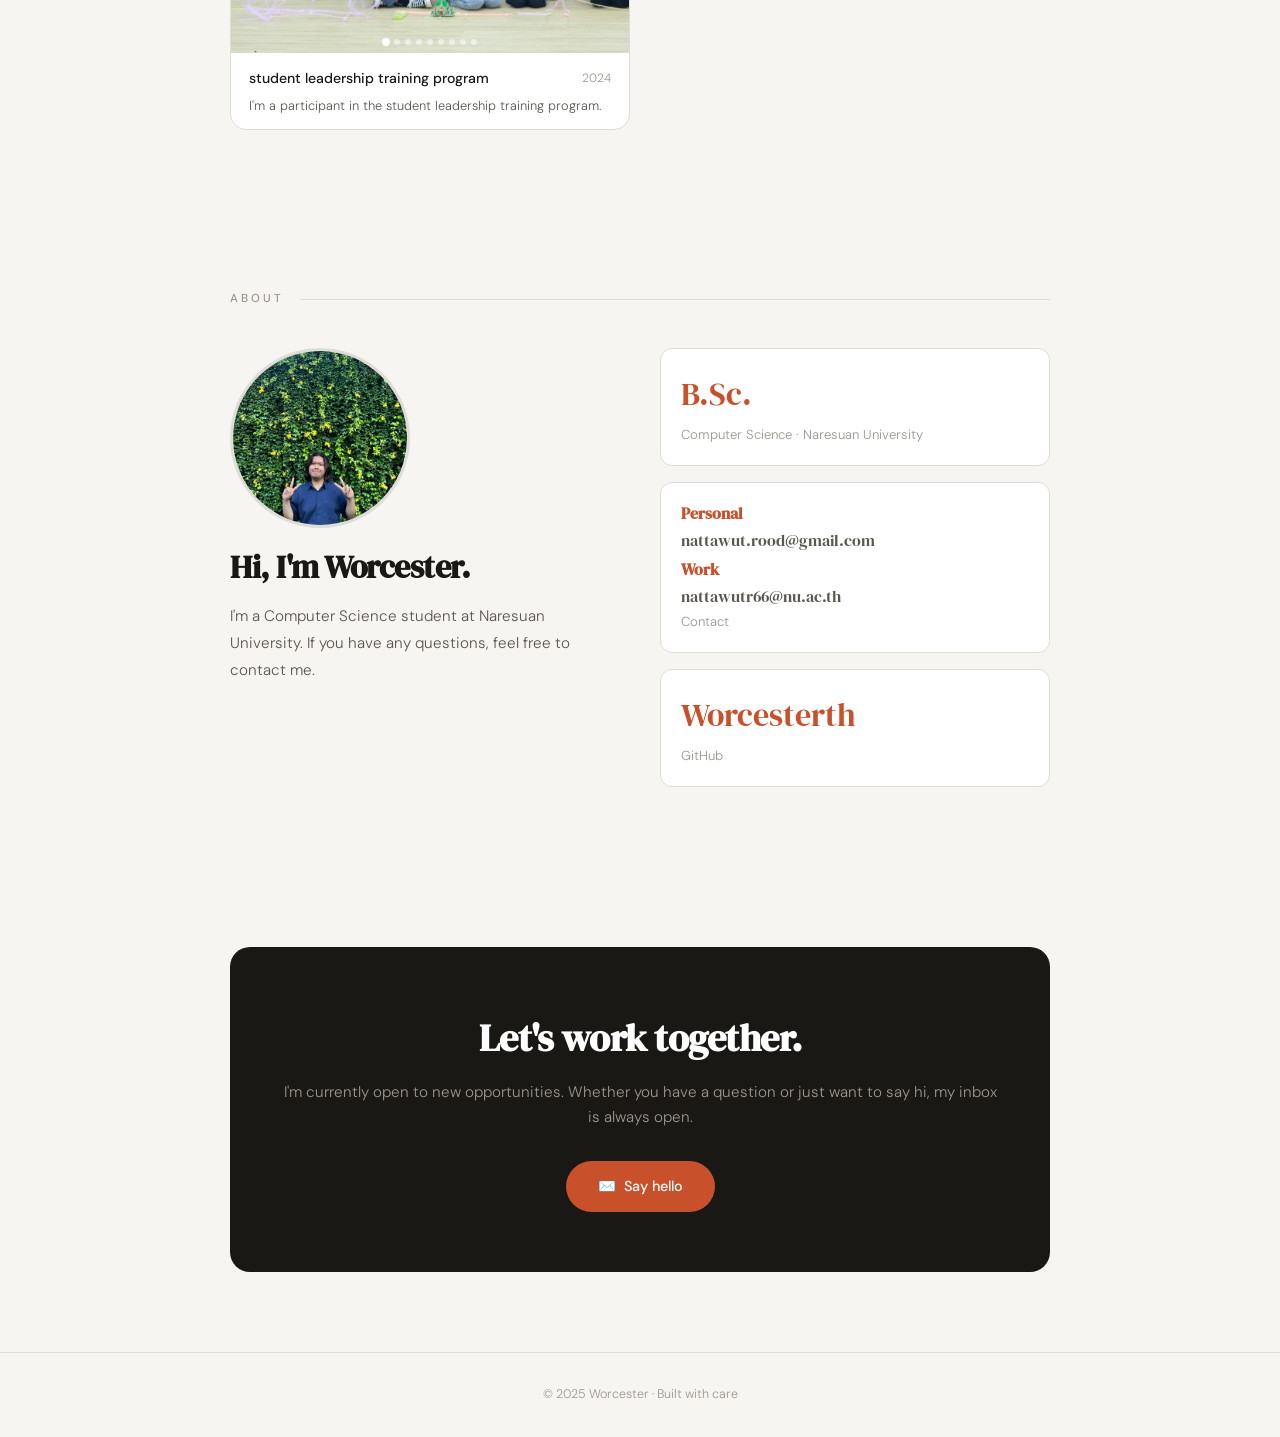
==== commit 7bc30770: "Add Malaysia Diaries (Diariesgram) — Day 1–7 stories with photos and videos Co-Authored-By: Claude S" ====
--- a/index.html
+++ b/index.html
@@ -101,7 +101,21 @@
       </div>
     </a>
 
-    <a href="#" class="project-card reveal" style="transition-delay:0.4s; opacity:0.6; cursor:default; pointer-events:none;">
+    <a href="./mmu/malaysia-diaries.html" class="project-card reveal" style="transition-delay:0.4s;">
+      <span class="project-arrow">↗</span>
+      <div class="project-icon">🇲🇾</div>
+      <div>
+        <div class="project-name">Malaysia Diaries</div>
+        <p class="project-desc">Diariesgram — travel diary สไตล์ Instagram บันทึก 11 วันในมาเลเซีย พร้อม stories รูปและวิดีโอ</p>
+      </div>
+      <div class="project-stack">
+        <span class="stack-tag">HTML</span>
+        <span class="stack-tag">CSS</span>
+        <span class="stack-tag">JavaScript</span>
+      </div>
+    </a>
+
+    <a href="#" class="project-card reveal" style="transition-delay:0.5s; opacity:0.6; cursor:default; pointer-events:none;">
       <span class="project-arrow">↗</span>
       <div class="project-icon">📚</div>
       <div>
--- a/css/style.css
+++ b/css/style.css
@@ -224,7 +224,7 @@
 /* Carousel */
 .activity-carousel {
   position: relative;
-  aspect-ratio: 4 / 3;
+  aspect-ratio: 1 / 1;
   overflow: hidden;
   background: var(--bg2);
 }
